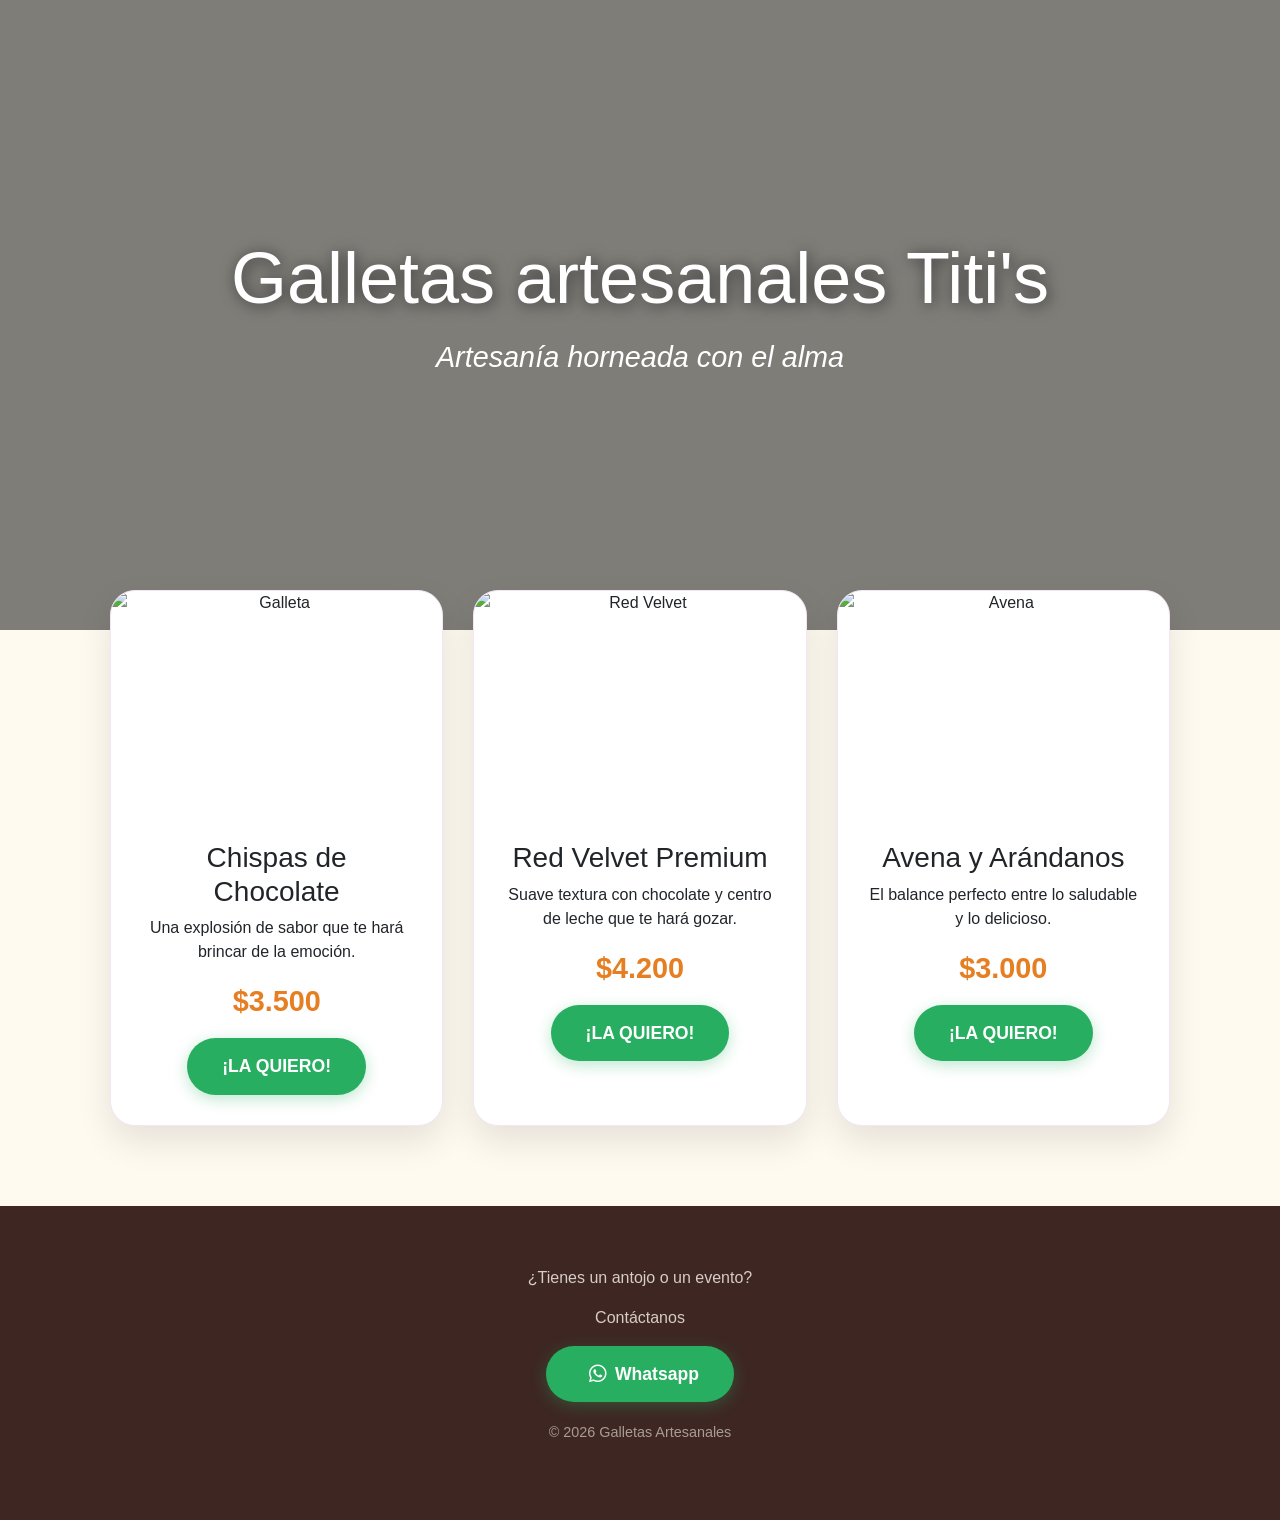
==== index.html @ f6b1b5f8 "fixing some mistakes" ====
<!DOCTYPE html>
<html lang="es">
<head>
    <meta charset="UTF-8">
    <meta name="viewport" content="width=device-width, initial-scale=1.0">
    <title>Titi's Cookies</title>
    <link href="https://cdn.jsdelivr.net/npm/bootstrap@5.3.8/dist/css/bootstrap.min.css" rel="stylesheet" integrity="sha384-sRIl4kxILFvY47J16cr9ZwB07vP4J8+LH7qKQnuqkuIAvNWLzeN8tE5YBujZqJLB" crossorigin="anonymous">
    <link rel="stylesheet" href="https://cdn.jsdelivr.net/npm/bootstrap-icons@1.13.1/font/bootstrap-icons.min.css">
    <style>
        /* --- ESTILOS BASE --- */
        body {
            font-family: 'Segoe UI', Tahoma, Geneva, Verdana, sans-serif;
            margin: 0;
            padding: 0;
            background-color: #fffaf0; /* Crema suave: transmite calidez */
            color: #3e2723; /* Marrón chocolate: confianza y sabor */
            overflow-x: hidden;
        }

        /* --- ANIMACIONES --- */
        @keyframes entradaSuave {
            from {
                opacity: 0;
                transform: translateY(-30px);
            }
            to {
                opacity: 1;
                transform: translateY(0);
            }
        }

        @keyframes fundidoTexto {
            from { opacity: 0; }
            to { opacity: 1; }
        }

        /* --- HEADER LARGO (HERO SECTION) --- */
        .hero {
            height: 70vh; /* Altura del 70% de la ventana */
            background: linear-gradient(rgba(0,0,0,0.5), rgba(0,0,0,0.5)), 
                        url('https://images.unsplash.com/photo-1499636136210-6f4ee915583e?auto=format&fit=crop&w=1200&q=80');
            background-size: cover;
            background-position: center;
            display: flex;
            flex-direction: column;
            justify-content: center;
            align-items: center;
            text-align: center;
            color: white;
            animation: entradaSuave 1.2s ease-out; /* Animación de caída suave */
        }

        .hero h1 {
            font-size: 4.5rem;
            margin: 0;
            text-shadow: 2px 2px 15px rgba(0,0,0,0.6);
            animation: fundidoTexto 2s ease-in;
        }

        .hero p {
            font-size: 1.8rem;
            margin-top: 15px;
            font-style: italic;
            animation: fundidoTexto 3s ease-in;
        }

        /* --- CONTENEDOR Y GRID --- */
        .container {
            max-width: 1100px;
            margin: -60px auto 60px; /* Sube las tarjetas sobre el hero */
            padding: 20px;
            position: relative;
            z-index: 10;
        }

        .grid {
            display: grid;
            grid-template-columns: repeat(auto-fit, minmax(300px, 1fr));
            gap: 30px;
        }

        .card {
            background: white;
            border-radius: 25px;
            overflow: hidden;
            box-shadow: 0 15px 35px rgba(0,0,0,0.1);
            transition: transform 0.4s cubic-bezier(0.175, 0.885, 0.32, 1.275);
            text-align: center;
            border: 1px solid #f3e5f5;
        }

        .card:hover {
            transform: translateY(-15px); /* Efecto de levitación al pasar el mouse */
        }

        .card img {
            width: 100%;
            height: 220px;
            object-fit: cover;
        }

        .card-body {
            padding: 30px;
        }

        .price {
            font-size: 1.8rem;
            font-weight: bold;
            color: #e67e22; /* Naranja: Estimula el apetito */
            margin: 15px 0;
        }

        /* --- BOTÓN PSICOLÓGICO --- */
        .btn {
            background-color: #27ae60; /* Verde: Acción positiva y frescura */
            color: white;
            padding: 15px 35px;
            border: none;
            border-radius: 50px;
            font-size: 1.1rem;
            font-weight: bold;
            cursor: pointer;
            text-decoration: none;
            display: inline-block;
            transition: all 0.3s ease;
            box-shadow: 0 4px 15px rgba(39, 174, 96, 0.3);
        }

        .btn:hover {
            background-color: #219150;
            transform: scale(1.05);
            box-shadow: 0 6px 20px rgba(39, 174, 96, 0.4);
        }

        footer {
            background: #3e2723;
            color: #d7ccc8;
            text-align: center;
            padding: 60px 20px;
        }
    </style>
</head>
<body>

    <header class="hero">
        <h1>Galletas artesanales Titi's</h1>
        <p>Artesanía horneada con el alma</p>
    </header>

    <div class="container">
        <div class="grid">
            <div class="card">
                <img src="https://images.unsplash.com/photo-1558961363-fa8fdf82db35?auto=format&fit=crop&w=500&q=80" alt="Galleta">
                <div class="card-body">
                    <h3>Chispas de Chocolate</h3>
                    <p>Una explosión de sabor que te hará brincar de la emoción.</p>
                    <div class="price">$3.500</div>
                                        <a href="https://wa.me/3134114485?text=Hola!%20Me%20gustaría%20preguntar%20por%20las%20galletas%20de%20chispas%20de%20chocolate" target="_blank">
                    <button class="btn">¡LA QUIERO!</button>
                    </a>
                </div>
            </div>

            <div class="card">
                <img src="https://images.unsplash.com/photo-1558961363-fa8fdf82db35?auto=format&fit=crop&w=500&q=80" alt="Red Velvet">
                <div class="card-body">
                    <h3>Red Velvet Premium</h3>
                    <p>Suave textura con chocolate y centro de leche que te hará gozar.</p>
                    <div class="price">$4.200</div>
                                        <a href="https://wa.me/3134114485?text=Hola!%20Me%20gustaría%20preguntar%20por%20las%20galletas%20de%20Red%20velvet%20premium" target="_blank">
                    <button class="btn">¡LA QUIERO!</button>
                    </a>
                </div>
            </div>

            <div class="card">
                <img src="https://images.unsplash.com/photo-1558961363-fa8fdf82db35?auto=format&fit=crop&w=500&q=80" alt="Avena">
                <div class="card-body">
                    <h3>Avena y Arándanos</h3>
                    <p>El balance perfecto entre lo saludable y lo delicioso.</p>
                    <div class="price">$3.000</div>
                    <a href="https://wa.me/3134114485?text=Hola!%20Me%20gustaría%20preguntar%20por%20las%20galletas%20de%20avena%20y%20arandanos" target="_blank">
                    <button class="btn">¡LA QUIERO!</button></a>
                </div>
            </div>
        </div>
    </div>

    <footer>
        <p>¿Tienes un antojo o un evento?</p>
        <p>Contáctanos</p>
        <a href="https://wa.me/3134114485?text=Hola!%20Me%20gustaría%20pedir%20un%20presupuesto">
        <button type="button" class="btn btn-success"><i class="bi bi-whatsapp mx-2"></i>Whatsapp</button>
        </a>
        <p style="font-size: 0.9rem; opacity: 0.7; margin-top: 20px;">&copy; 2026 Galletas Artesanales</p>
    </footer>
<script src="https://cdn.jsdelivr.net/npm/bootstrap@5.3.8/dist/js/bootstrap.bundle.min.js" integrity="sha384-FKyoEForCGlyvwx9Hj09JcYn3nv7wiPVlz7YYwJrWVcXK/BmnVDxM+D2scQbITxI" crossorigin="anonymous"></script>
</body>
</html>
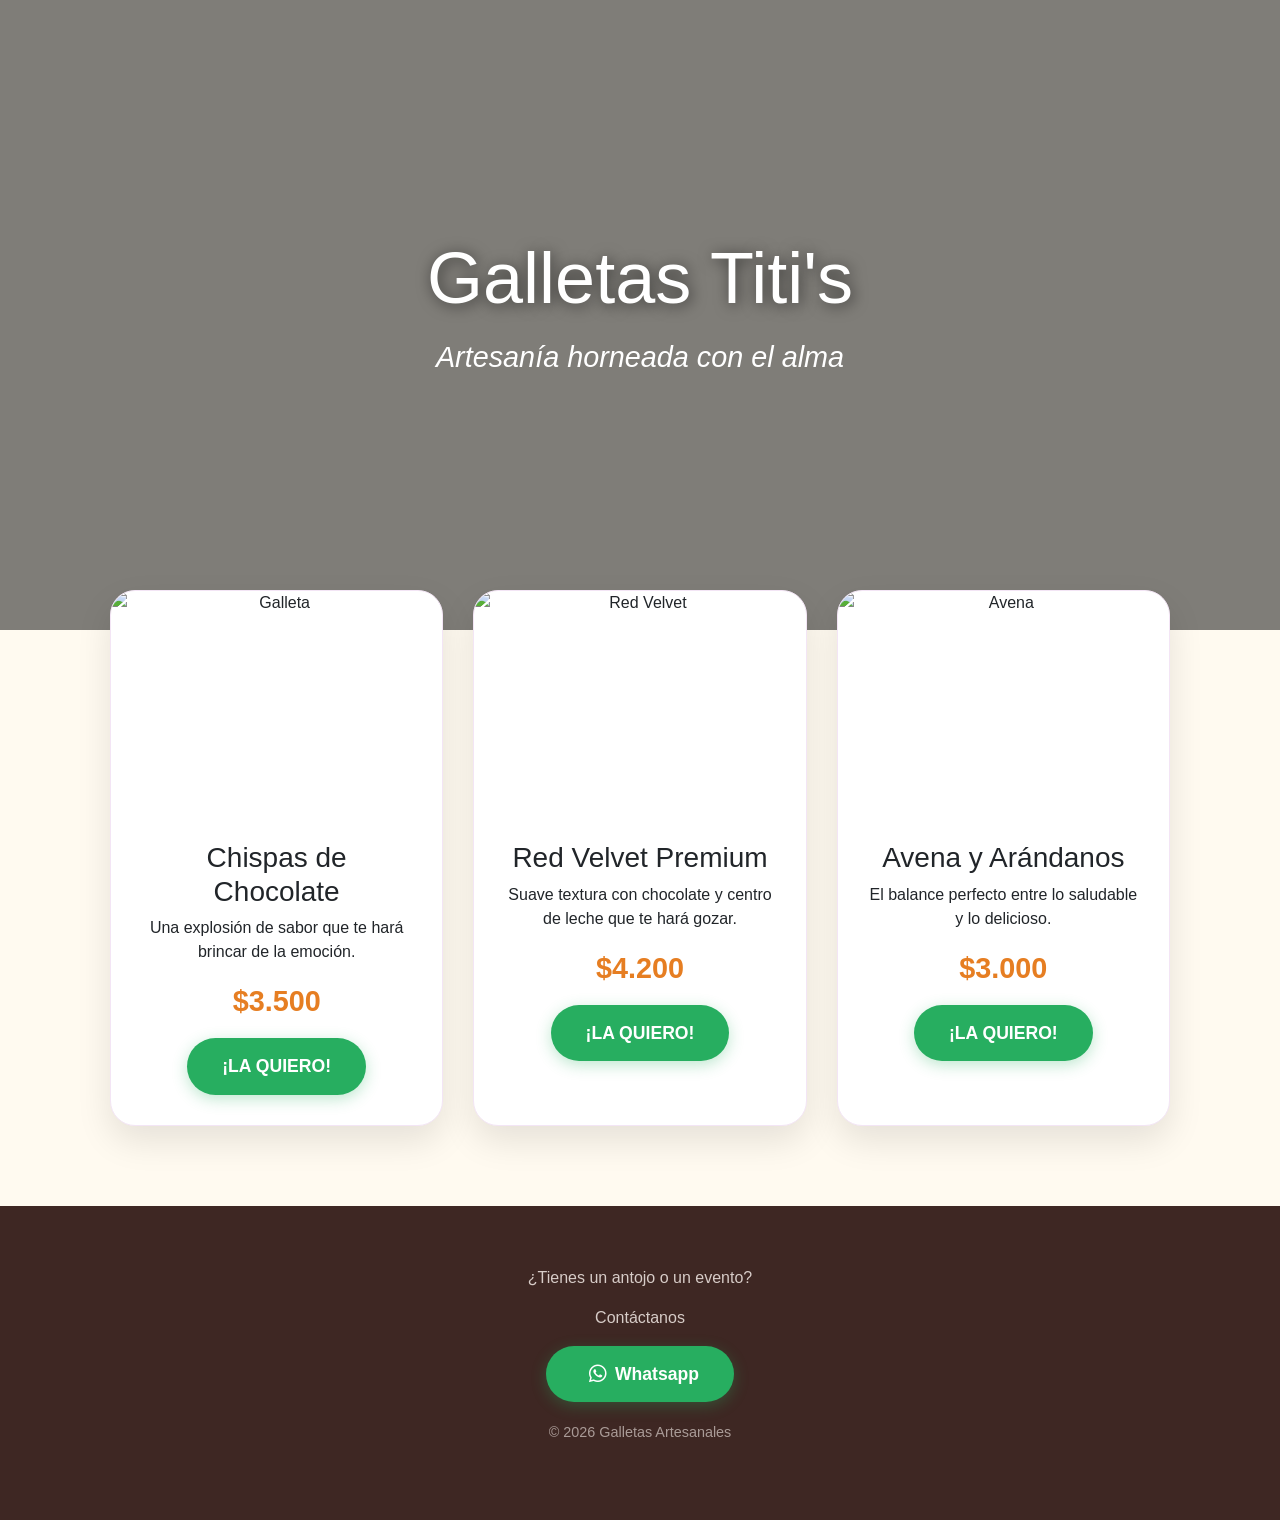
==== commit 68fbaa3f: "fixing some mistakes" ====
--- a/index.html
+++ b/index.html
@@ -143,7 +143,7 @@
 <body>
 
     <header class="hero">
-        <h1>Galletas artesanales Titi's</h1>
+        <h1>Galletas Titi's</h1>
         <p>Artesanía horneada con el alma</p>
     </header>
 
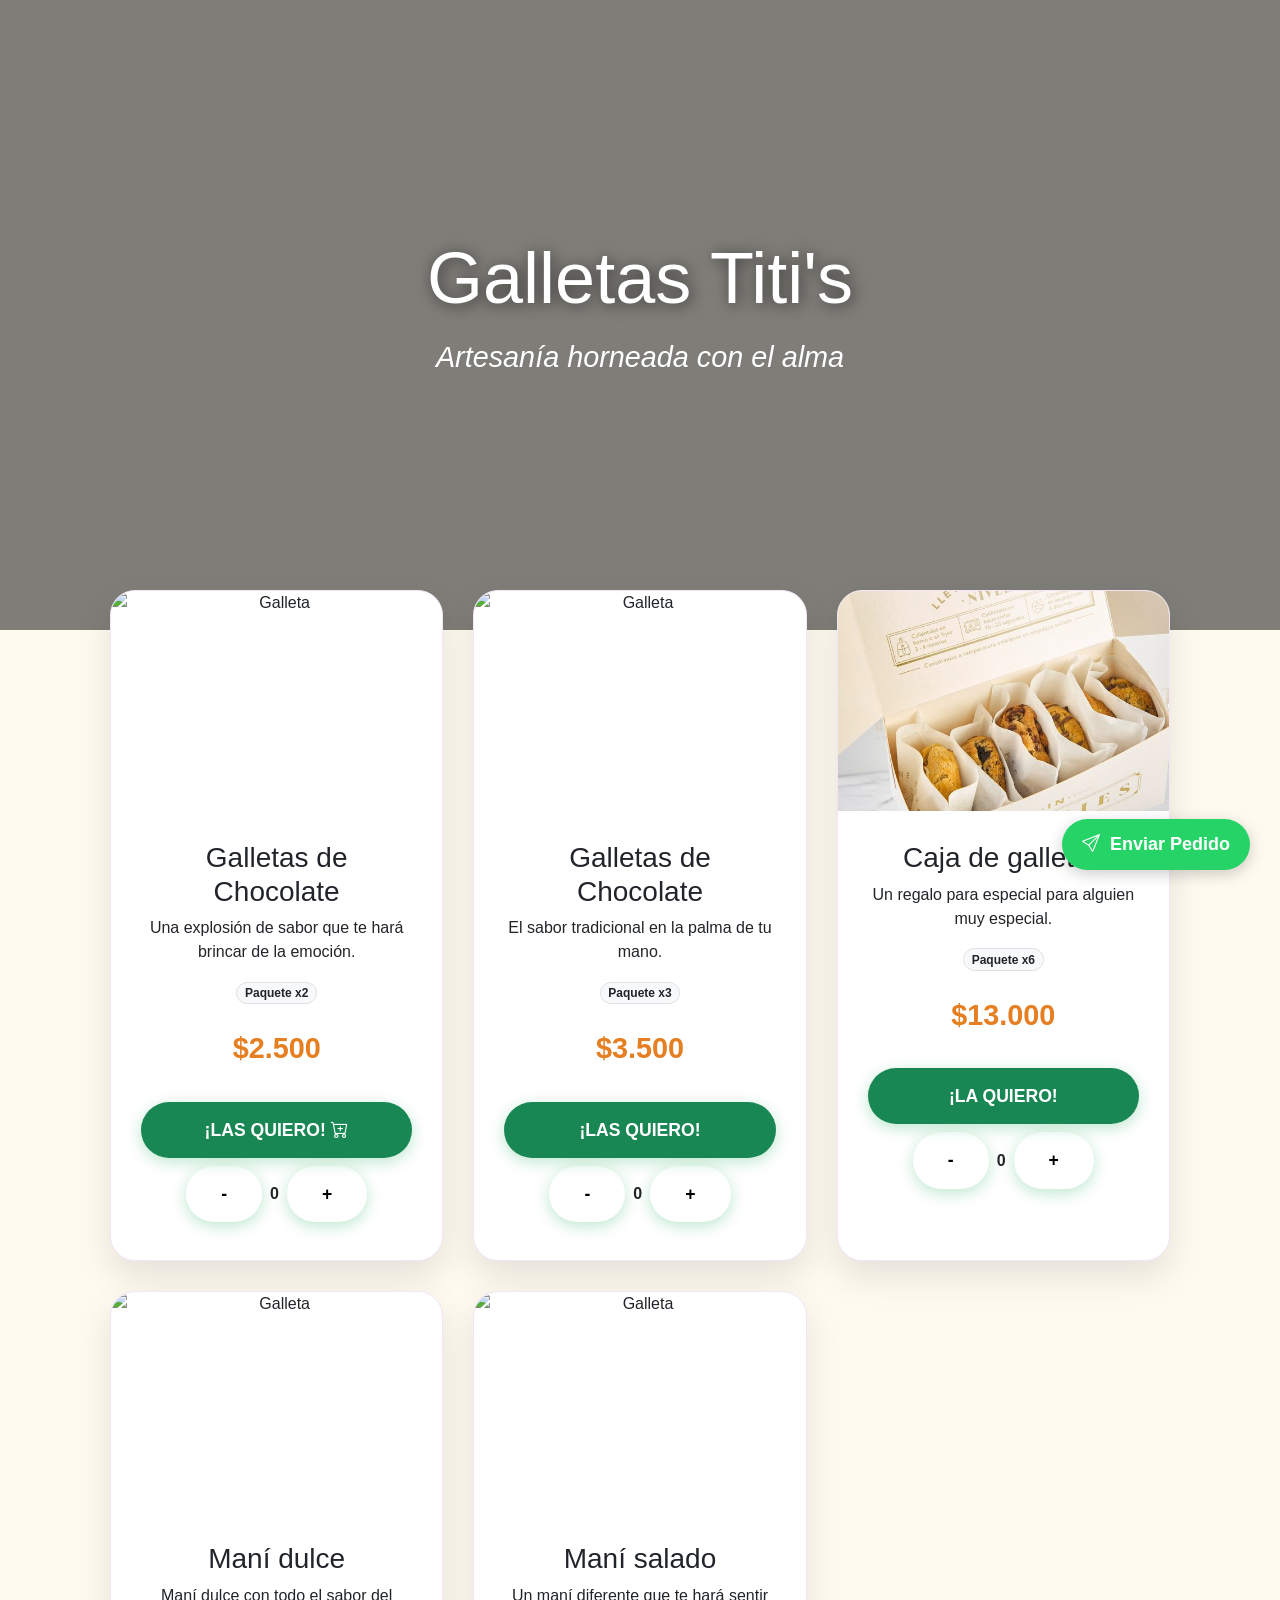
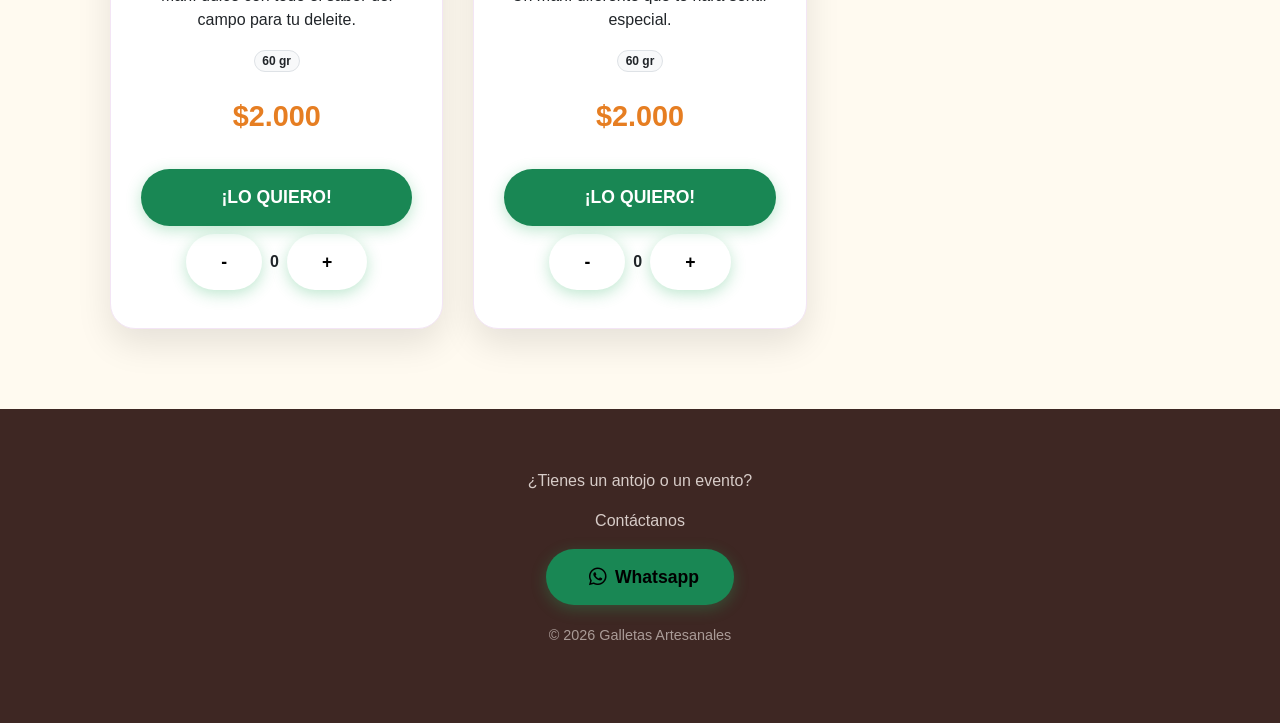
==== commit ea9b107a: "adding cart" ====
--- a/index.html
+++ b/index.html
@@ -1,199 +1,315 @@
-<!DOCTYPE html>
+<!doctype html>
 <html lang="es">
-<head>
-    <meta charset="UTF-8">
-    <meta name="viewport" content="width=device-width, initial-scale=1.0">
-    <title>Titi's Cookies</title>
-    <link href="https://cdn.jsdelivr.net/npm/bootstrap@5.3.8/dist/css/bootstrap.min.css" rel="stylesheet" integrity="sha384-sRIl4kxILFvY47J16cr9ZwB07vP4J8+LH7qKQnuqkuIAvNWLzeN8tE5YBujZqJLB" crossorigin="anonymous">
-    <link rel="stylesheet" href="https://cdn.jsdelivr.net/npm/bootstrap-icons@1.13.1/font/bootstrap-icons.min.css">
-    <style>
-        /* --- ESTILOS BASE --- */
-        body {
-            font-family: 'Segoe UI', Tahoma, Geneva, Verdana, sans-serif;
-            margin: 0;
-            padding: 0;
-            background-color: #fffaf0; /* Crema suave: transmite calidez */
-            color: #3e2723; /* Marrón chocolate: confianza y sabor */
-            overflow-x: hidden;
-        }
-
-        /* --- ANIMACIONES --- */
-        @keyframes entradaSuave {
-            from {
-                opacity: 0;
-                transform: translateY(-30px);
-            }
-            to {
-                opacity: 1;
-                transform: translateY(0);
-            }
-        }
-
-        @keyframes fundidoTexto {
-            from { opacity: 0; }
-            to { opacity: 1; }
-        }
-
-        /* --- HEADER LARGO (HERO SECTION) --- */
-        .hero {
-            height: 70vh; /* Altura del 70% de la ventana */
-            background: linear-gradient(rgba(0,0,0,0.5), rgba(0,0,0,0.5)), 
-                        url('https://images.unsplash.com/photo-1499636136210-6f4ee915583e?auto=format&fit=crop&w=1200&q=80');
-            background-size: cover;
-            background-position: center;
-            display: flex;
-            flex-direction: column;
-            justify-content: center;
-            align-items: center;
-            text-align: center;
-            color: white;
-            animation: entradaSuave 1.2s ease-out; /* Animación de caída suave */
-        }
-
-        .hero h1 {
-            font-size: 4.5rem;
-            margin: 0;
-            text-shadow: 2px 2px 15px rgba(0,0,0,0.6);
-            animation: fundidoTexto 2s ease-in;
-        }
-
-        .hero p {
-            font-size: 1.8rem;
-            margin-top: 15px;
-            font-style: italic;
-            animation: fundidoTexto 3s ease-in;
-        }
-
-        /* --- CONTENEDOR Y GRID --- */
-        .container {
-            max-width: 1100px;
-            margin: -60px auto 60px; /* Sube las tarjetas sobre el hero */
-            padding: 20px;
-            position: relative;
-            z-index: 10;
-        }
-
-        .grid {
-            display: grid;
-            grid-template-columns: repeat(auto-fit, minmax(300px, 1fr));
-            gap: 30px;
-        }
-
-        .card {
-            background: white;
-            border-radius: 25px;
-            overflow: hidden;
-            box-shadow: 0 15px 35px rgba(0,0,0,0.1);
-            transition: transform 0.4s cubic-bezier(0.175, 0.885, 0.32, 1.275);
-            text-align: center;
-            border: 1px solid #f3e5f5;
-        }
-
-        .card:hover {
-            transform: translateY(-15px); /* Efecto de levitación al pasar el mouse */
-        }
-
-        .card img {
-            width: 100%;
-            height: 220px;
-            object-fit: cover;
-        }
-
-        .card-body {
-            padding: 30px;
-        }
-
-        .price {
-            font-size: 1.8rem;
-            font-weight: bold;
-            color: #e67e22; /* Naranja: Estimula el apetito */
-            margin: 15px 0;
-        }
-
-        /* --- BOTÓN PSICOLÓGICO --- */
-        .btn {
-            background-color: #27ae60; /* Verde: Acción positiva y frescura */
-            color: white;
-            padding: 15px 35px;
-            border: none;
-            border-radius: 50px;
-            font-size: 1.1rem;
-            font-weight: bold;
-            cursor: pointer;
-            text-decoration: none;
-            display: inline-block;
-            transition: all 0.3s ease;
-            box-shadow: 0 4px 15px rgba(39, 174, 96, 0.3);
-        }
-
-        .btn:hover {
-            background-color: #219150;
-            transform: scale(1.05);
-            box-shadow: 0 6px 20px rgba(39, 174, 96, 0.4);
-        }
-
-        footer {
-            background: #3e2723;
-            color: #d7ccc8;
-            text-align: center;
-            padding: 60px 20px;
-        }
-    </style>
-</head>
-<body>
-
-    <header class="hero">
-        <h1>Galletas Titi's</h1>
-        <p>Artesanía horneada con el alma</p>
-    </header>
-
-    <div class="container">
-        <div class="grid">
-            <div class="card">
-                <img src="https://images.unsplash.com/photo-1558961363-fa8fdf82db35?auto=format&fit=crop&w=500&q=80" alt="Galleta">
-                <div class="card-body">
-                    <h3>Chispas de Chocolate</h3>
-                    <p>Una explosión de sabor que te hará brincar de la emoción.</p>
-                    <div class="price">$3.500</div>
-                                        <a href="https://wa.me/3134114485?text=Hola!%20Me%20gustaría%20preguntar%20por%20las%20galletas%20de%20chispas%20de%20chocolate" target="_blank">
-                    <button class="btn">¡LA QUIERO!</button>
-                    </a>
-                </div>
-            </div>
-
-            <div class="card">
-                <img src="https://images.unsplash.com/photo-1558961363-fa8fdf82db35?auto=format&fit=crop&w=500&q=80" alt="Red Velvet">
-                <div class="card-body">
-                    <h3>Red Velvet Premium</h3>
-                    <p>Suave textura con chocolate y centro de leche que te hará gozar.</p>
-                    <div class="price">$4.200</div>
-                                        <a href="https://wa.me/3134114485?text=Hola!%20Me%20gustaría%20preguntar%20por%20las%20galletas%20de%20Red%20velvet%20premium" target="_blank">
-                    <button class="btn">¡LA QUIERO!</button>
-                    </a>
-                </div>
-            </div>
-
-            <div class="card">
-                <img src="https://images.unsplash.com/photo-1558961363-fa8fdf82db35?auto=format&fit=crop&w=500&q=80" alt="Avena">
-                <div class="card-body">
-                    <h3>Avena y Arándanos</h3>
-                    <p>El balance perfecto entre lo saludable y lo delicioso.</p>
-                    <div class="price">$3.000</div>
-                    <a href="https://wa.me/3134114485?text=Hola!%20Me%20gustaría%20preguntar%20por%20las%20galletas%20de%20avena%20y%20arandanos" target="_blank">
-                    <button class="btn">¡LA QUIERO!</button></a>
+    <head>
+        <meta charset="UTF-8" />
+        <meta name="viewport" content="width=device-width, initial-scale=1.0" />
+        <title>Titi's Cookies</title>
+        <link
+            href="https://cdn.jsdelivr.net/npm/bootstrap@5.3.8/dist/css/bootstrap.min.css"
+            rel="stylesheet"
+            integrity="sha384-sRIl4kxILFvY47J16cr9ZwB07vP4J8+LH7qKQnuqkuIAvNWLzeN8tE5YBujZqJLB"
+            crossorigin="anonymous"
+        />
+        <link
+            rel="stylesheet"
+            href="https://cdn.jsdelivr.net/npm/bootstrap-icons@1.13.1/font/bootstrap-icons.min.css"
+        />
+        <link rel="stylesheet" href="styles.css" title="" type="" />
+    </head>
+    <body>
+        <header class="hero">
+            <h1>Galletas Titi's</h1>
+            <p>Artesanía horneada con el alma</p>
+        </header>
+
+        <div class="container">
+            <div class="grid">
+                <div class="card">
+                    <img
+                        src="https://images.unsplash.com/photo-1558961363-fa8fdf82db35?auto=format&fit=crop&w=500&q=80"
+                        alt="Galleta"
+                    />
+                    <div class="card-body">
+                        <h3>Galletas de Chocolate</h3>
+                        <p>
+                            Una explosión de sabor que te hará brincar de la
+                            emoción.
+                        </p>
+                        <span
+                            class="badge rounded-pill bg-light text-dark border mb-2"
+                            >Paquete x2</span
+                        >
+                        <div class="price">$2.500</div>
+
+                        <button
+                            class="btn btn-success w-100 mt-3 text-white"
+                            onclick="
+                                agregarAlCarrito(
+                                    1,
+                                    'Galletas de Chocolate',
+                                    2500
+                                )
+                            "
+                        >
+                            ¡LAS QUIERO! <i class="bi bi-cart-plus"></i>
+                        </button>
+                        <div
+                            class="qty-controls d-flex align-items-center justify-content-center p-2 gap-2"
+                        >
+                            <button
+                                class="btn btn-outline-secondary btn-sm"
+                                onclick="quitarDelCarrito(1)"
+                            >
+                                -
+                            </button>
+
+                            <span id="qty-1" class="fw-bold">0</span>
+
+                            <button
+                                class="btn btn-outline-success btn-sm"
+                                onclick="agregarAlCarrito(
+                                    1,
+                                    'Galletas de Chocolate',
+                                    2500
+                                )"
+                            >
+                                +
+                            </button>
+                        </div>
+                    </div>
+                </div>
+
+                <div class="card">
+                    <img
+                        src="https://images.unsplash.com/photo-1558961363-fa8fdf82db35?auto=format&fit=crop&w=500&q=80"
+                        alt="Galleta"
+                    />
+                    <div class="card-body">
+                        <h3>Galletas de Chocolate</h3>
+                        <p>El sabor tradicional en la palma de tu mano.</p>
+                        <span
+                            class="badge rounded-pill bg-light text-dark border mb-2"
+                            >Paquete x3</span
+                        >
+                        <div class="price">$3.500</div>
+
+                        <button
+                            class="btn btn-success w-100 mt-3 text-white"
+                            onclick="
+                                agregarAlCarrito(
+                                    2,
+                                    'Galletas de Chocolate',
+                                    3500
+                                )
+                            "
+                        >
+                            ¡LAS QUIERO!
+                        </button>
+                        <div
+                            class="qty-controls d-flex align-items-center justify-content-center p-2 gap-2"
+                        >
+                            <button
+                                class="btn btn-outline-secondary btn-sm"
+                                onclick="quitarDelCarrito(2)"
+                            >
+                                -
+                            </button>
+
+                            <span id="qty-2" class="fw-bold">0</span>
+
+                            <button
+                                class="btn btn-outline-success btn-sm"
+                                onclick="agregarAlCarrito(
+                                    2,
+                                    'Galletas de Chocolate',
+                                    3500
+                                )"
+                            >
+                                +
+                            </button>
+                        </div>
+                    </div>
+                </div>
+                <div class="card">
+                    <img
+                        src="img/caja-galletas.jpg"
+                        alt="Galleta"
+                    />
+                    <div class="card-body">
+                        <h3>Caja de galletas</h3>
+                        <p>
+                            Un regalo para especial para alguien muy especial.
+                        </p>
+                        <span
+                            class="badge rounded-pill bg-light text-dark border mb-2"
+                            >Paquete x6</span
+                        >
+                        <div class="price">$13.000</div>
+
+                        <button
+                            class="btn btn-success w-100 mt-3 text-white"
+                            onclick="
+                                agregarAlCarrito(
+                                    3,
+                                    'Caja de galletas x6',
+                                    13000
+                                )
+                            "
+                        >
+                            ¡LA QUIERO!
+                        </button>
+                        <div
+                            class="qty-controls d-flex align-items-center justify-content-center p-2 gap-2"
+                        >
+                            <button
+                                class="btn btn-outline-secondary btn-sm"
+                                onclick="quitarDelCarrito(3)"
+                            >
+                                -
+                            </button>
+
+                            <span id="qty-3" class="fw-bold">0</span>
+
+                            <button
+                                class="btn btn-outline-success btn-sm"
+                                onclick="agregarAlCarrito(
+                                    3,
+                                    'Caja de galletas x6',
+                                    13000
+                                )"
+                            >
+                                +
+                            </button>
+                        </div>
+                    </div>
+                </div>
+                <!-- MANI-->
+                <div class="card">
+                    <img
+                        src="https://images.unsplash.com/photo-1558961363-fa8fdf82db35?auto=format&fit=crop&w=500&q=80"
+                        alt="Galleta"
+                    />
+                    <div class="card-body">
+                        <h3>Maní dulce</h3>
+                        <p>
+                            Maní dulce con todo el sabor del campo para tu
+                            deleite.
+                        </p>
+                        <span
+                            class="badge rounded-pill bg-light text-dark border mb-2"
+                            >60 gr</span
+                        >
+                        <div class="price">$2.000</div>
+
+                        <button
+                            class="btn btn-success w-100 mt-3 text-white"
+                            onclick="agregarAlCarrito(4, 'mani dulce 60gr', 2000)"
+                        >
+                            ¡LO QUIERO!
+                        </button>
+                        <div
+                            class="qty-controls d-flex align-items-center justify-content-center p-2 gap-2"
+                        >
+                            <button
+                                class="btn btn-outline-secondary btn-sm"
+                                onclick="quitarDelCarrito(4)"
+                            >
+                                -
+                            </button>
+
+                            <span id="qty-4" class="fw-bold">0</span>
+
+                            <button
+                                class="btn btn-outline-success btn-sm"
+                                onclick="agregarAlCarrito(4, 'mani dulce 60gr', 2000)"
+                            >
+                                +
+                            </button>
+                        </div>
+                    </div>
+                </div>
+                 <div class="card">
+                    <img
+                        src="https://images.unsplash.com/photo-1558961363-fa8fdf82db35?auto=format&fit=crop&w=500&q=80"
+                        alt="Galleta"
+                    />
+                    <div class="card-body">
+                        <h3>Maní salado</h3>
+                        <p>
+                            Un maní diferente que te hará sentir especial.
+                        </p>
+                                                <span class="badge rounded-pill bg-light text-dark border mb-2">60 gr</span>
+                        <div class="price">$2.000</div>
+
+                        <button
+                            class="btn btn-success w-100 mt-3 text-white"
+                            onclick="
+                                agregarAlCarrito(
+                                    5,
+                                    'mani salado 60gr',
+                                    2000
+                                )
+                            "
+                        >
+                            ¡LO QUIERO!
+                        </button>
+                        <div
+                            class="qty-controls d-flex align-items-center justify-content-center p-2 gap-2"
+                        >
+                            <button
+                                class="btn btn-outline-secondary btn-sm"
+                                onclick="quitarDelCarrito(5)"
+                            >
+                                -
+                            </button>
+
+                            <span id="qty-5" class="fw-bold">0</span>
+
+                            <button
+                                class="btn btn-outline-success btn-sm"
+                                onclick="
+                                    agregarAlCarrito(
+                                    5,
+                                    'mani salado 60gr',
+                                    2000
+                                )
+                                "
+                            >
+                                +
+                            </button>
+                        </div>
+                    </div>
                 </div>
             </div>
         </div>
-    </div>
-
-    <footer>
-        <p>¿Tienes un antojo o un evento?</p>
-        <p>Contáctanos</p>
-        <a href="https://wa.me/3134114485?text=Hola!%20Me%20gustaría%20pedir%20un%20presupuesto">
-        <button type="button" class="btn btn-success"><i class="bi bi-whatsapp mx-2"></i>Whatsapp</button>
-        </a>
-        <p style="font-size: 0.9rem; opacity: 0.7; margin-top: 20px;">&copy; 2026 Galletas Artesanales</p>
-    </footer>
-<script src="https://cdn.jsdelivr.net/npm/bootstrap@5.3.8/dist/js/bootstrap.bundle.min.js" integrity="sha384-FKyoEForCGlyvwx9Hj09JcYn3nv7wiPVlz7YYwJrWVcXK/BmnVDxM+D2scQbITxI" crossorigin="anonymous"></script>
-</body>
+
+        <footer>
+            <p>¿Tienes un antojo o un evento?</p>
+            <p>Contáctanos</p>
+            <a
+                href="https://wa.me/3134114485?text=Hola!%20Me%20gustaría%20pedir%20un%20presupuesto"
+            >
+                <button type="button" class="btn btn-success">
+                    <i class="bi bi-whatsapp mx-2"></i>Whatsapp
+                </button>
+            </a>
+            <p style="font-size: 0.9rem; opacity: 0.7; margin-top: 20px">
+                &copy; 2026 Galletas Artesanales
+            </p>
+        </footer>
+        <script
+            src="https://cdn.jsdelivr.net/npm/bootstrap@5.3.8/dist/js/bootstrap.bundle.min.js"
+            integrity="sha384-FKyoEForCGlyvwx9Hj09JcYn3nv7wiPVlz7YYwJrWVcXK/BmnVDxM+D2scQbITxI"
+            crossorigin="anonymous"
+        ></script>
+        <script src="script.js" type="text/javascript" charset="utf-8"></script>
+        <div class="btn-flotante-container" onclick="enviarAlWhatsApp()">
+
+    <button class="btn-whatsapp-float">
+        <i class="bi bi-send"></i>
+        <span class="texto-boton">Enviar Pedido</span>
+    </button>
+</div>
+
+    </body>
 </html>
--- a/styles.css
+++ b/styles.css
@@ -0,0 +1,202 @@
+        /* --- ESTILOS BASE --- */
+        body {
+            font-family: 'Segoe UI', Tahoma, Geneva, Verdana, sans-serif;
+            margin: 0;
+            padding: 0;
+            background-color: #fffaf0; /* Crema suave: transmite calidez */
+            color: #3e2723; /* Marrón chocolate: confianza y sabor */
+            overflow-x: hidden;
+        }
+
+        /* --- ANIMACIONES --- */
+        @keyframes entradaSuave {
+            from {
+                opacity: 0;
+                transform: translateY(-30px);
+            }
+            to {
+                opacity: 1;
+                transform: translateY(0);
+            }
+        }
+
+        @keyframes fundidoTexto {
+            from { opacity: 0; }
+            to { opacity: 1; }
+        }
+
+        /* --- HEADER LARGO (HERO SECTION) --- */
+        .hero {
+            height: 70vh; /* Altura del 70% de la ventana */
+            background: linear-gradient(rgba(0,0,0,0.5), rgba(0,0,0,0.5)), 
+                        url('https://images.unsplash.com/photo-1499636136210-6f4ee915583e?auto=format&fit=crop&w=1200&q=80');
+            background-size: cover;
+            background-position: center;
+            display: flex;
+            flex-direction: column;
+            justify-content: center;
+            align-items: center;
+            text-align: center;
+            color: white;
+            animation: entradaSuave 1.2s ease-out; /* Animación de caída suave */
+        }
+
+        .hero h1 {
+            font-size: 4.5rem;
+            margin: 0;
+            text-shadow: 2px 2px 15px rgba(0,0,0,0.6);
+            animation: fundidoTexto 2s ease-in;
+        }
+
+        .hero p {
+            font-size: 1.8rem;
+            margin-top: 15px;
+            font-style: italic;
+            animation: fundidoTexto 3s ease-in;
+        }
+
+        /* --- CONTENEDOR Y GRID --- */
+        .container {
+            max-width: 1100px;
+            margin: -60px auto 60px; /* Sube las tarjetas sobre el hero */
+            padding: 20px;
+            position: relative;
+            z-index: 10;
+        }
+
+        .grid {
+            display: grid;
+            grid-template-columns: repeat(auto-fit, minmax(300px, 1fr));
+            gap: 30px;
+        }
+
+        .card {
+            background: white;
+            border-radius: 25px;
+            overflow: hidden;
+            box-shadow: 0 15px 35px rgba(0,0,0,0.1);
+            transition: transform 0.4s cubic-bezier(0.175, 0.885, 0.32, 1.275);
+            text-align: center;
+            border: 1px solid #f3e5f5;
+        }
+
+        .card:hover {
+            transform: translateY(-15px); /* Efecto de levitación al pasar el mouse */
+        }
+
+        .card img {
+            width: 100%;
+            height: 220px;
+            object-fit: cover;
+        }
+
+        .card-body {
+            padding: 30px;
+        }
+
+        .price {
+            font-size: 1.8rem;
+            font-weight: bold;
+            color: #e67e22; /* Naranja: Estimula el apetito */
+            margin: 15px 0;
+        }
+
+        /* --- BOTÓN PSICOLÓGICO --- */
+        .btn {
+             /* Verde: Acción positiva y frescura */
+            color: black;
+            padding: 15px 35px;
+            border: none;
+            border-radius: 50px;
+            font-size: 1.1rem;
+            font-weight: bold;
+            cursor: pointer;
+            text-decoration: none;
+            display: inline-block;
+            transition: all 0.3s ease;
+            box-shadow: 0 4px 15px rgba(39, 174, 96, 0.3);
+        }
+
+        .btn:hover {
+            
+            transform: scale(1.05);
+            
+        }
+        /* Contenedor del botón */
+.btn-flotante-container {
+    position: fixed;
+    bottom: 30px;
+    right: 30px;
+    z-index: 1000;
+    display: flex;
+    flex-direction: column;
+    align-items: center;
+    cursor: pointer;
+}
+
+/* El botón circular/alargado */
+.btn-whatsapp-float {
+    background-color: #25d366;
+    color: white;
+    border: none;
+    border-radius: 50px;
+    padding: 12px 20px;
+    font-size: 18px;
+    font-weight: bold;
+    box-shadow: 0 4px 15px rgba(0,0,0,0.2);
+    display: flex;
+    align-items: center;
+    gap: 10px;
+    transition: all 0.3s ease;
+    animation: bounce 2s infinite;
+}
+
+.btn-whatsapp-float:hover {
+    transform: scale(1.05);
+    background-color: #20b358;
+}
+
+/* Badge del contador (el numerito rojo) */
+.badge-flotante {
+    background-color: #ff3b30;
+    color: white;
+    font-size: 12px;
+    font-weight: bold;
+    width: 22px;
+    height: 22px;
+    border-radius: 50%;
+    display: flex;
+    align-items: center;
+    justify-content: center;
+    position: absolute;
+    top: -10px;
+    right: 5px;
+    border: 2px solid white;
+}
+
+/* Animación sutil */
+@keyframes bounce {
+    0%, 20%, 50%, 80%, 100% {transform: translateY(0);}
+    40% {transform: translateY(-5px);}
+    60% {transform: translateY(-3px);}
+}
+
+/* En celulares pequeños, ocultar el texto y dejar solo el icono si prefieres */
+@media (max-width: 480px) {
+    .texto-boton {
+        display: none;
+    }
+    .btn-whatsapp-float {
+        padding: 15px;
+        border-radius: 50%;
+    }
+}
+
+
+        footer {
+            background: #3e2723;
+            color: #d7ccc8;
+            text-align: center;
+            padding: 60px 20px;
+        }
+        
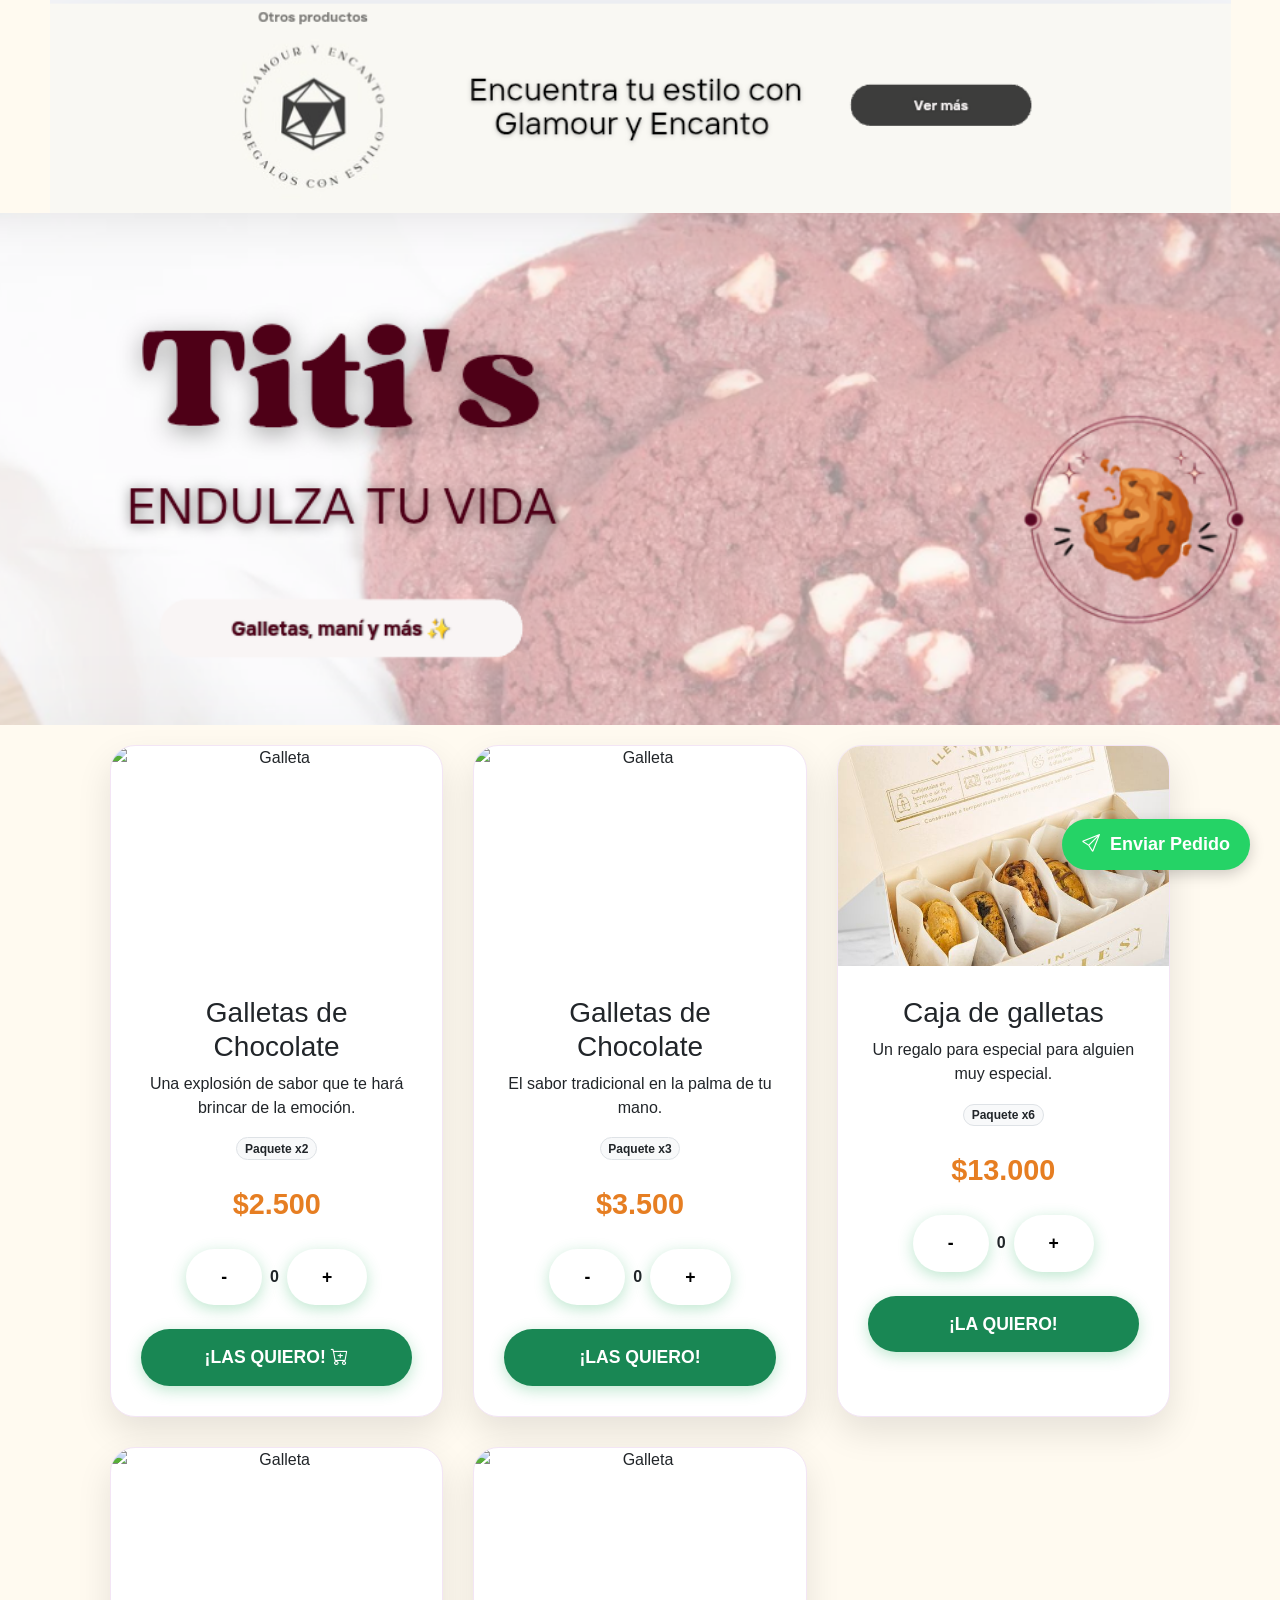
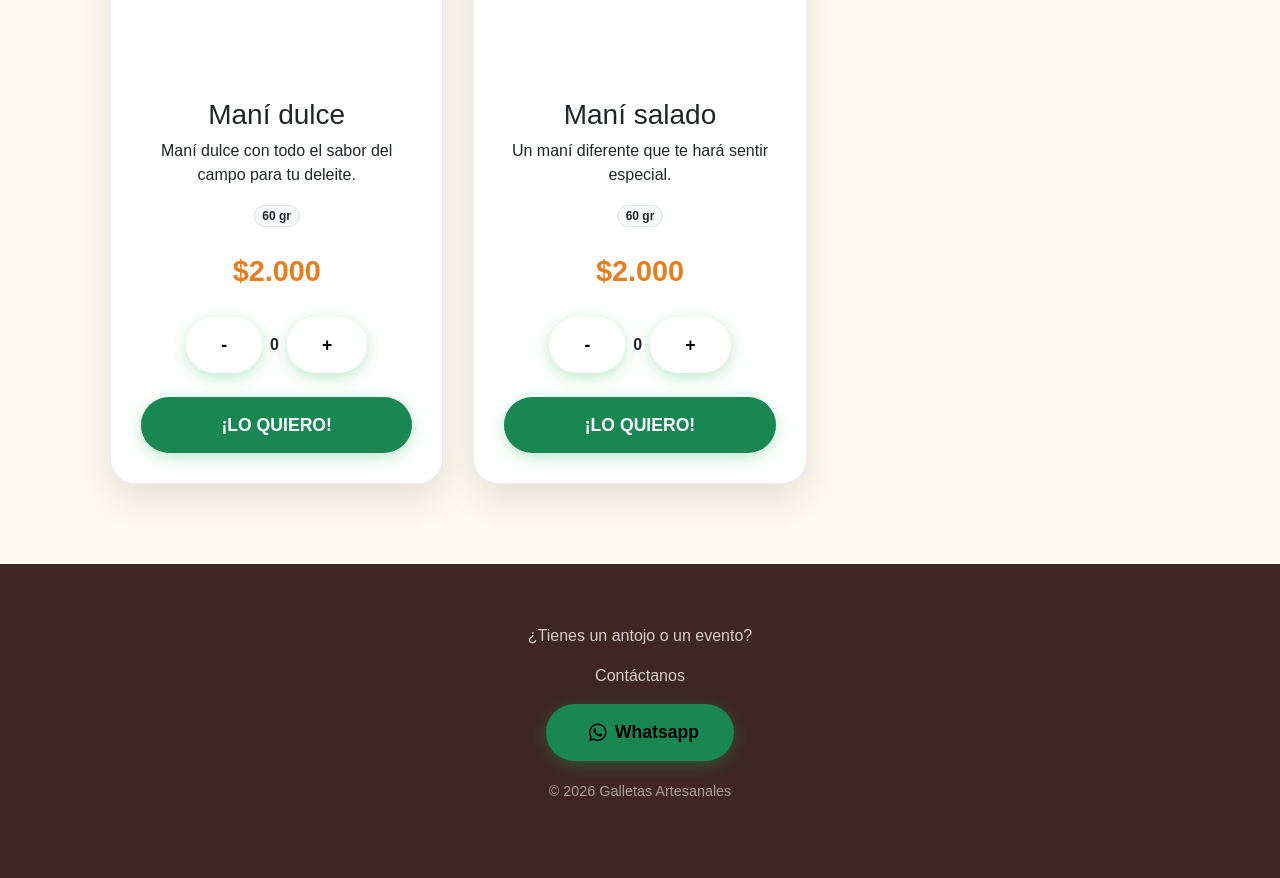
==== commit 47491d2b: "cambio portada" ====
--- a/index.html
+++ b/index.html
@@ -17,9 +17,12 @@
         <link rel="stylesheet" href="styles.css" title="" type="" />
     </head>
     <body>
+      <div class="main-hero">
+
+      </div>
         <header class="hero">
-            <h1>Galletas Titi's</h1>
-            <p>Artesanía horneada con el alma</p>
+
+            
         </header>
 
         <div class="container">
@@ -40,20 +43,7 @@
                             >Paquete x2</span
                         >
                         <div class="price">$2.500</div>
-
-                        <button
-                            class="btn btn-success w-100 mt-3 text-white"
-                            onclick="
-                                agregarAlCarrito(
-                                    1,
-                                    'Galletas de Chocolate',
-                                    2500
-                                )
-                            "
-                        >
-                            ¡LAS QUIERO! <i class="bi bi-cart-plus"></i>
-                        </button>
-                        <div
+ <div
                             class="qty-controls d-flex align-items-center justify-content-center p-2 gap-2"
                         >
                             <button
@@ -76,6 +66,13 @@
                                 +
                             </button>
                         </div>
+                        <button
+                            class="btn btn-success w-100 mt-3 text-white"
+
+                        >
+                            ¡LAS QUIERO! <i class="bi bi-cart-plus"></i>
+                        </button>
+                       
                     </div>
                 </div>
 
@@ -92,20 +89,7 @@
                             >Paquete x3</span
                         >
                         <div class="price">$3.500</div>
-
-                        <button
-                            class="btn btn-success w-100 mt-3 text-white"
-                            onclick="
-                                agregarAlCarrito(
-                                    2,
-                                    'Galletas de Chocolate',
-                                    3500
-                                )
-                            "
-                        >
-                            ¡LAS QUIERO!
-                        </button>
-                        <div
+<div
                             class="qty-controls d-flex align-items-center justify-content-center p-2 gap-2"
                         >
                             <button
@@ -128,6 +112,13 @@
                                 +
                             </button>
                         </div>
+                        <button
+                            class="btn btn-success w-100 mt-3 text-white"
+
+                        >
+                            ¡LAS QUIERO!
+                        </button>
+                        
                     </div>
                 </div>
                 <div class="card">
@@ -145,20 +136,7 @@
                             >Paquete x6</span
                         >
                         <div class="price">$13.000</div>
-
-                        <button
-                            class="btn btn-success w-100 mt-3 text-white"
-                            onclick="
-                                agregarAlCarrito(
-                                    3,
-                                    'Caja de galletas x6',
-                                    13000
-                                )
-                            "
-                        >
-                            ¡LA QUIERO!
-                        </button>
-                        <div
+ <div
                             class="qty-controls d-flex align-items-center justify-content-center p-2 gap-2"
                         >
                             <button
@@ -181,6 +159,13 @@
                                 +
                             </button>
                         </div>
+                        <button
+                            class="btn btn-success w-100 mt-3 text-white"
+
+                        >
+                            ¡LA QUIERO!
+                        </button>
+                       
                     </div>
                 </div>
                 <!-- MANI-->
@@ -200,32 +185,32 @@
                             >60 gr</span
                         >
                         <div class="price">$2.000</div>
-
-                        <button
-                            class="btn btn-success w-100 mt-3 text-white"
-                            onclick="agregarAlCarrito(4, 'mani dulce 60gr', 2000)"
+ <div
+                            class="qty-controls d-flex align-items-center justify-content-center p-2 gap-2"
+                        >
+                            <button
+                                class="btn btn-outline-secondary btn-sm"
+                                onclick="quitarDelCarrito(4)"
+                            >
+                                -
+                            </button>
+
+                            <span id="qty-4" class="fw-bold">0</span>
+
+                            <button
+                                class="btn btn-outline-success btn-sm"
+                                onclick="agregarAlCarrito(4, 'mani dulce 60gr', 2000)"
+                            >
+                                +
+                            </button>
+                        </div>
+                        <button
+                            class="btn btn-success w-100 mt-3 text-white"
+
                         >
                             ¡LO QUIERO!
                         </button>
-                        <div
-                            class="qty-controls d-flex align-items-center justify-content-center p-2 gap-2"
-                        >
-                            <button
-                                class="btn btn-outline-secondary btn-sm"
-                                onclick="quitarDelCarrito(4)"
-                            >
-                                -
-                            </button>
-
-                            <span id="qty-4" class="fw-bold">0</span>
-
-                            <button
-                                class="btn btn-outline-success btn-sm"
-                                onclick="agregarAlCarrito(4, 'mani dulce 60gr', 2000)"
-                            >
-                                +
-                            </button>
-                        </div>
+                       
                     </div>
                 </div>
                  <div class="card">
@@ -240,20 +225,7 @@
                         </p>
                                                 <span class="badge rounded-pill bg-light text-dark border mb-2">60 gr</span>
                         <div class="price">$2.000</div>
-
-                        <button
-                            class="btn btn-success w-100 mt-3 text-white"
-                            onclick="
-                                agregarAlCarrito(
-                                    5,
-                                    'mani salado 60gr',
-                                    2000
-                                )
-                            "
-                        >
-                            ¡LO QUIERO!
-                        </button>
-                        <div
+<div
                             class="qty-controls d-flex align-items-center justify-content-center p-2 gap-2"
                         >
                             <button
@@ -278,6 +250,14 @@
                                 +
                             </button>
                         </div>
+                        <button
+                            class="btn btn-success w-100 mt-3 text-white"
+                            
+                                
+                        >
+                            ¡LO QUIERO!
+                        </button>
+                        
                     </div>
                 </div>
             </div>
--- a/styles.css
+++ b/styles.css
@@ -1,128 +1,135 @@
-        /* --- ESTILOS BASE --- */
-        body {
-            font-family: 'Segoe UI', Tahoma, Geneva, Verdana, sans-serif;
-            margin: 0;
-            padding: 0;
-            background-color: #fffaf0; /* Crema suave: transmite calidez */
-            color: #3e2723; /* Marrón chocolate: confianza y sabor */
-            overflow-x: hidden;
-        }
-
-        /* --- ANIMACIONES --- */
-        @keyframes entradaSuave {
-            from {
-                opacity: 0;
-                transform: translateY(-30px);
-            }
-            to {
-                opacity: 1;
-                transform: translateY(0);
-            }
-        }
-
-        @keyframes fundidoTexto {
-            from { opacity: 0; }
-            to { opacity: 1; }
-        }
-
-        /* --- HEADER LARGO (HERO SECTION) --- */
-        .hero {
-            height: 70vh; /* Altura del 70% de la ventana */
-            background: linear-gradient(rgba(0,0,0,0.5), rgba(0,0,0,0.5)), 
-                        url('https://images.unsplash.com/photo-1499636136210-6f4ee915583e?auto=format&fit=crop&w=1200&q=80');
-            background-size: cover;
-            background-position: center;
-            display: flex;
-            flex-direction: column;
-            justify-content: center;
-            align-items: center;
-            text-align: center;
-            color: white;
-            animation: entradaSuave 1.2s ease-out; /* Animación de caída suave */
-        }
-
-        .hero h1 {
-            font-size: 4.5rem;
-            margin: 0;
-            text-shadow: 2px 2px 15px rgba(0,0,0,0.6);
-            animation: fundidoTexto 2s ease-in;
-        }
-
-        .hero p {
-            font-size: 1.8rem;
-            margin-top: 15px;
-            font-style: italic;
-            animation: fundidoTexto 3s ease-in;
-        }
-
-        /* --- CONTENEDOR Y GRID --- */
-        .container {
-            max-width: 1100px;
-            margin: -60px auto 60px; /* Sube las tarjetas sobre el hero */
-            padding: 20px;
-            position: relative;
-            z-index: 10;
-        }
-
-        .grid {
-            display: grid;
-            grid-template-columns: repeat(auto-fit, minmax(300px, 1fr));
-            gap: 30px;
-        }
-
-        .card {
-            background: white;
-            border-radius: 25px;
-            overflow: hidden;
-            box-shadow: 0 15px 35px rgba(0,0,0,0.1);
-            transition: transform 0.4s cubic-bezier(0.175, 0.885, 0.32, 1.275);
-            text-align: center;
-            border: 1px solid #f3e5f5;
-        }
-
-        .card:hover {
-            transform: translateY(-15px); /* Efecto de levitación al pasar el mouse */
-        }
-
-        .card img {
-            width: 100%;
-            height: 220px;
-            object-fit: cover;
-        }
-
-        .card-body {
-            padding: 30px;
-        }
-
-        .price {
-            font-size: 1.8rem;
-            font-weight: bold;
-            color: #e67e22; /* Naranja: Estimula el apetito */
-            margin: 15px 0;
-        }
-
-        /* --- BOTÓN PSICOLÓGICO --- */
-        .btn {
-             /* Verde: Acción positiva y frescura */
-            color: black;
-            padding: 15px 35px;
-            border: none;
-            border-radius: 50px;
-            font-size: 1.1rem;
-            font-weight: bold;
-            cursor: pointer;
-            text-decoration: none;
-            display: inline-block;
-            transition: all 0.3s ease;
-            box-shadow: 0 4px 15px rgba(39, 174, 96, 0.3);
-        }
-
-        .btn:hover {
-            
-            transform: scale(1.05);
-            
-        }
-        /* Contenedor del botón */
+/* --- ESTILOS BASE --- */
+body {
+    font-family: "Segoe UI", Tahoma, Geneva, Verdana, sans-serif;
+    margin: 0;
+    padding: 0;
+    background-color: #fffaf0; /* Crema suave: transmite calidez */
+    color: #3e2723; /* Marrón chocolate: confianza y sabor */
+    overflow-x: hidden;
+}
+
+/* --- ANIMACIONES --- */
+@keyframes entradaSuave {
+    from {
+        opacity: 0;
+        transform: translateY(-30px);
+    }
+    to {
+        opacity: 1;
+        transform: translateY(0);
+    }
+}
+
+@keyframes fundidoTexto {
+    from {
+        opacity: 0;
+    }
+    to {
+        opacity: 1;
+    }
+}
+
+/* --- HEADER LARGO (HERO SECTION) --- */
+.main-hero {
+    background: url("img/logo.png");
+    background-size: contain;
+    background-position: center;
+    background-repeat: no-repeat;
+    width: 100%;
+    aspect-ratio: 3/0.5;
+    animation: entradaSuave 1.2s ease-out;
+}
+.hero {
+    background: url("img/header.png");
+    background-size: cover;
+    background-position: center;
+    background-repeat: no-repeat;
+    width: 100%;
+    aspect-ratio: 3 / 1.2; /* Altura del 70% de la ventana */
+
+    animation: entradaSuave 1.2s ease-out; /* Animación de caída suave */
+}
+
+.hero h1 {
+    font-size: 4.5rem;
+    margin: 0;
+    text-shadow: 2px 2px 15px rgba(0, 0, 0, 0.6);
+    animation: fundidoTexto 2s ease-in;
+}
+
+.hero p {
+    font-size: 1.8rem;
+    margin-top: 15px;
+    font-style: italic;
+    animation: fundidoTexto 3s ease-in;
+}
+
+/* --- CONTENEDOR Y GRID --- */
+.container {
+    max-width: 1100px;
+    margin: 0px auto 60px; 
+    padding: 20px;
+    position: relative;
+    z-index: 10;
+}
+
+.grid {
+    display: grid;
+    grid-template-columns: repeat(auto-fit, minmax(300px, 1fr));
+    gap: 30px;
+}
+
+.card {
+    background: white;
+    border-radius: 25px;
+    overflow: hidden;
+    box-shadow: 0 15px 35px rgba(0, 0, 0, 0.1);
+    transition: transform 0.4s cubic-bezier(0.175, 0.885, 0.32, 1.275);
+    text-align: center;
+    border: 1px solid #f3e5f5;
+}
+
+.card:hover {
+    transform: translateY(-15px); /* Efecto de levitación al pasar el mouse */
+}
+
+.card img {
+    width: 100%;
+    height: 220px;
+    object-fit: cover;
+}
+
+.card-body {
+    padding: 30px;
+}
+
+.price {
+    font-size: 1.8rem;
+    font-weight: bold;
+    color: #e67e22; /* Naranja: Estimula el apetito */
+    margin: 15px 0;
+}
+
+/* --- BOTÓN PSICOLÓGICO --- */
+.btn {
+    /* Verde: Acción positiva y frescura */
+    color: black;
+    padding: 15px 35px;
+    border: none;
+    border-radius: 50px;
+    font-size: 1.1rem;
+    font-weight: bold;
+    cursor: pointer;
+    text-decoration: none;
+    display: inline-block;
+    transition: all 0.3s ease;
+    box-shadow: 0 4px 15px rgba(39, 174, 96, 0.3);
+}
+
+.btn:hover {
+    transform: scale(1.05);
+}
+/* Contenedor del botón */
 .btn-flotante-container {
     position: fixed;
     bottom: 30px;
@@ -143,7 +150,7 @@
     padding: 12px 20px;
     font-size: 18px;
     font-weight: bold;
-    box-shadow: 0 4px 15px rgba(0,0,0,0.2);
+    box-shadow: 0 4px 15px rgba(0, 0, 0, 0.2);
     display: flex;
     align-items: center;
     gap: 10px;
@@ -176,9 +183,19 @@
 
 /* Animación sutil */
 @keyframes bounce {
-    0%, 20%, 50%, 80%, 100% {transform: translateY(0);}
-    40% {transform: translateY(-5px);}
-    60% {transform: translateY(-3px);}
+    0%,
+    20%,
+    50%,
+    80%,
+    100% {
+        transform: translateY(0);
+    }
+    40% {
+        transform: translateY(-5px);
+    }
+    60% {
+        transform: translateY(-3px);
+    }
 }
 
 /* En celulares pequeños, ocultar el texto y dejar solo el icono si prefieres */
@@ -192,11 +209,9 @@
     }
 }
 
-
-        footer {
-            background: #3e2723;
-            color: #d7ccc8;
-            text-align: center;
-            padding: 60px 20px;
-        }
-        +footer {
+    background: #3e2723;
+    color: #d7ccc8;
+    text-align: center;
+    padding: 60px 20px;
+}
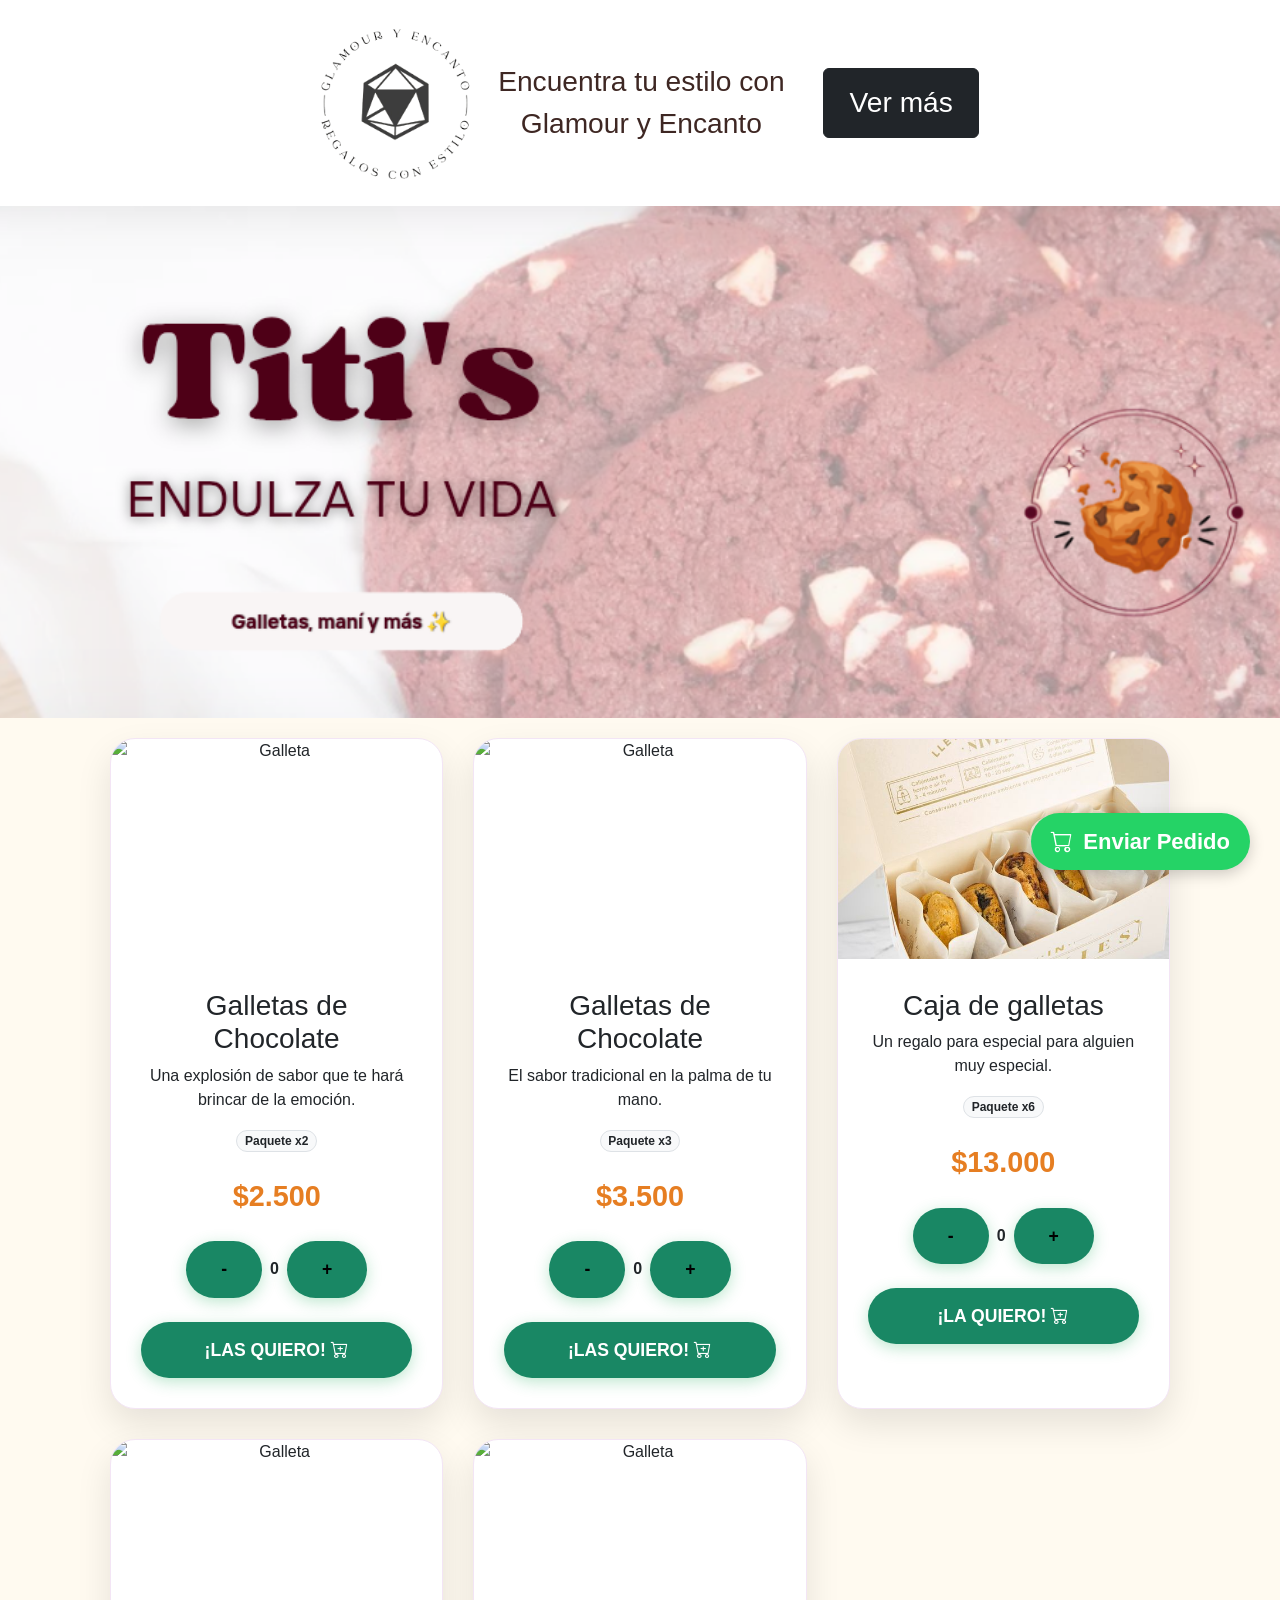
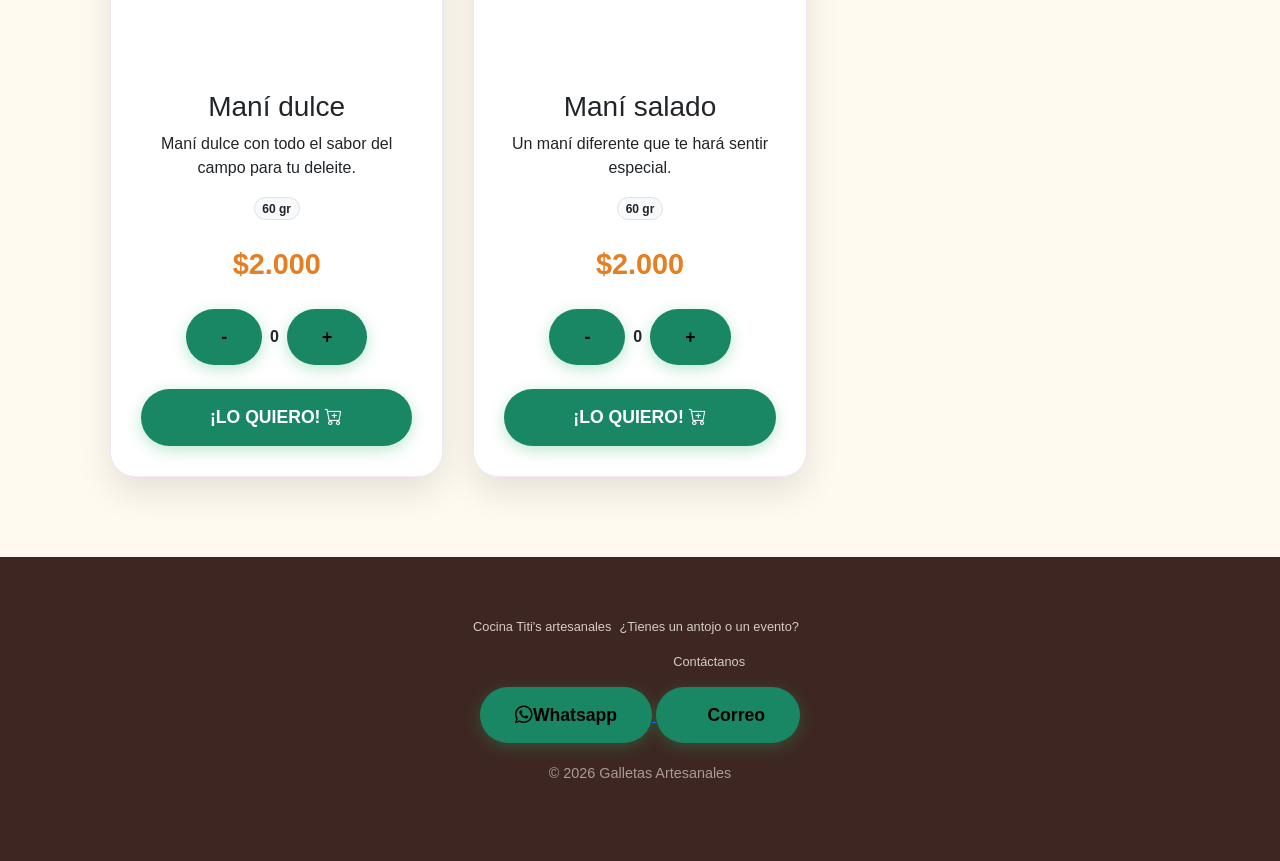
==== commit fabe679e: "Changing header and footer" ====
--- a/index.html
+++ b/index.html
@@ -17,8 +17,10 @@
         <link rel="stylesheet" href="styles.css" title="" type="" />
     </head>
     <body>
-      <div class="main-hero">
-
+      <div class="d-flex justify-content-center align-items-center p-2 sticky-top bg-white">
+        <img  src="img/loguito.png" width="15%" class="me-md-2"/>
+        <p class="mb-0 text-justify d-none d-md-block" style="font-size: 2.2vw">Encuentra tu estilo con </br>Glamour y Encanto</p>
+          <button  class="btn btn-dark btn-all-hero d-none d-md-block" >Ver más</button>
       </div>
         <header class="hero">
 
@@ -47,7 +49,7 @@
                             class="qty-controls d-flex align-items-center justify-content-center p-2 gap-2"
                         >
                             <button
-                                class="btn btn-outline-secondary btn-sm"
+                                class=" btn-all btn-all-outline-secondary btn-all-sm"
                                 onclick="quitarDelCarrito(1)"
                             >
                                 -
@@ -56,7 +58,7 @@
                             <span id="qty-1" class="fw-bold">0</span>
 
                             <button
-                                class="btn btn-outline-success btn-sm"
+                                class="btn-all btn-all-outline-success btn-all-sm"
                                 onclick="agregarAlCarrito(
                                     1,
                                     'Galletas de Chocolate',
@@ -67,7 +69,7 @@
                             </button>
                         </div>
                         <button
-                            class="btn btn-success w-100 mt-3 text-white"
+                            class="btn-all btn-all-success w-100 mt-3 text-white"
 
                         >
                             ¡LAS QUIERO! <i class="bi bi-cart-plus"></i>
@@ -93,7 +95,7 @@
                             class="qty-controls d-flex align-items-center justify-content-center p-2 gap-2"
                         >
                             <button
-                                class="btn btn-outline-secondary btn-sm"
+                                class="btn-all btn-all-outline-secondary btn-all-sm"
                                 onclick="quitarDelCarrito(2)"
                             >
                                 -
@@ -102,7 +104,7 @@
                             <span id="qty-2" class="fw-bold">0</span>
 
                             <button
-                                class="btn btn-outline-success btn-sm"
+                                class="btn-all btn-all-outline-success btn-all-sm"
                                 onclick="agregarAlCarrito(
                                     2,
                                     'Galletas de Chocolate',
@@ -113,10 +115,10 @@
                             </button>
                         </div>
                         <button
-                            class="btn btn-success w-100 mt-3 text-white"
-
-                        >
-                            ¡LAS QUIERO!
+                            class="btn-all btn-all-success w-100 mt-3 text-white"
+
+                        >
+                            ¡LAS QUIERO! <i class="bi bi-cart-plus"></i>
                         </button>
                         
                     </div>
@@ -140,7 +142,7 @@
                             class="qty-controls d-flex align-items-center justify-content-center p-2 gap-2"
                         >
                             <button
-                                class="btn btn-outline-secondary btn-sm"
+                                class="btn-all btn-all-outline-secondary btn-all-sm"
                                 onclick="quitarDelCarrito(3)"
                             >
                                 -
@@ -149,7 +151,7 @@
                             <span id="qty-3" class="fw-bold">0</span>
 
                             <button
-                                class="btn btn-outline-success btn-sm"
+                                class="btn-all btn-all-outline-success btn-all-sm"
                                 onclick="agregarAlCarrito(
                                     3,
                                     'Caja de galletas x6',
@@ -160,10 +162,10 @@
                             </button>
                         </div>
                         <button
-                            class="btn btn-success w-100 mt-3 text-white"
-
-                        >
-                            ¡LA QUIERO!
+                            class="btn-all btn-all-success w-100 mt-3 text-white"
+
+                        >
+                            ¡LA QUIERO! <i class="bi bi-cart-plus"></i>
                         </button>
                        
                     </div>
@@ -189,7 +191,7 @@
                             class="qty-controls d-flex align-items-center justify-content-center p-2 gap-2"
                         >
                             <button
-                                class="btn btn-outline-secondary btn-sm"
+                                class="btn-all btn-all-outline-secondary btn-all-sm"
                                 onclick="quitarDelCarrito(4)"
                             >
                                 -
@@ -198,17 +200,17 @@
                             <span id="qty-4" class="fw-bold">0</span>
 
                             <button
-                                class="btn btn-outline-success btn-sm"
+                                class="btn-all btn-all-outline-success btn-all-sm"
                                 onclick="agregarAlCarrito(4, 'mani dulce 60gr', 2000)"
                             >
                                 +
                             </button>
                         </div>
                         <button
-                            class="btn btn-success w-100 mt-3 text-white"
-
-                        >
-                            ¡LO QUIERO!
+                            class="btn-all btn-all-success w-100 mt-3 text-white"
+
+                        >
+                            ¡LO QUIERO! <i class="bi bi-cart-plus"></i>
                         </button>
                        
                     </div>
@@ -229,7 +231,7 @@
                             class="qty-controls d-flex align-items-center justify-content-center p-2 gap-2"
                         >
                             <button
-                                class="btn btn-outline-secondary btn-sm"
+                                class="btn-all btn-all-outline-secondary btn-all-sm"
                                 onclick="quitarDelCarrito(5)"
                             >
                                 -
@@ -238,7 +240,7 @@
                             <span id="qty-5" class="fw-bold">0</span>
 
                             <button
-                                class="btn btn-outline-success btn-sm"
+                                class="btn-all btn-all-outline-success btn-all-sm"
                                 onclick="
                                     agregarAlCarrito(
                                     5,
@@ -251,11 +253,11 @@
                             </button>
                         </div>
                         <button
-                            class="btn btn-success w-100 mt-3 text-white"
+                            class="btn-all btn-all-success w-100 mt-3 text-white"
                             
                                 
                         >
-                            ¡LO QUIERO!
+                            ¡LO QUIERO! <i class="bi bi-cart-plus"></i>
                         </button>
                         
                     </div>
@@ -264,15 +266,26 @@
         </div>
 
         <footer>
-            <p>¿Tienes un antojo o un evento?</p>
-            <p>Contáctanos</p>
+           <div class="d-flex justify-content-center">
+             <div>
+               <p>Cocina Titi's artesanales</p>
+             </div>
+             <div class="mx-2">
+               <p >¿Tienes un antojo o un evento?</p>
+               <p >Contáctanos</p>
+             </div>
+           </div>
             <a
                 href="https://wa.me/3134114485?text=Hola!%20Me%20gustaría%20pedir%20un%20presupuesto"
             >
-                <button type="button" class="btn btn-success">
-                    <i class="bi bi-whatsapp mx-2"></i>Whatsapp
+                <button type="button" class="btn-all btn-all-success">
+                    <i class="bi bi-whatsapp mx-"></i>Whatsapp
                 </button>
+
             </a>
+                              <button type="button" class="btn-all btn-all-success">
+                    <i class="bi bi-mail mx-2"></i>Correo
+                </button>
             <p style="font-size: 0.9rem; opacity: 0.7; margin-top: 20px">
                 &copy; 2026 Galletas Artesanales
             </p>
@@ -286,7 +299,7 @@
         <div class="btn-flotante-container" onclick="enviarAlWhatsApp()">
 
     <button class="btn-whatsapp-float">
-        <i class="bi bi-send"></i>
+        <i class="bi bi-cart"></i>
         <span class="texto-boton">Enviar Pedido</span>
     </button>
 </div>
--- a/styles.css
+++ b/styles.css
@@ -28,15 +28,13 @@
         opacity: 1;
     }
 }
+.text-justify{
+  text-align: justify;
+  text-align-last: center;
+}
 
 /* --- HEADER LARGO (HERO SECTION) --- */
 .main-hero {
-    background: url("img/logo.png");
-    background-size: contain;
-    background-position: center;
-    background-repeat: no-repeat;
-    width: 100%;
-    aspect-ratio: 3/0.5;
     animation: entradaSuave 1.2s ease-out;
 }
 .hero {
@@ -111,9 +109,10 @@
 }
 
 /* --- BOTÓN PSICOLÓGICO --- */
-.btn {
+.btn-all{
     /* Verde: Acción positiva y frescura */
     color: black;
+    background-color: #198764;
     padding: 15px 35px;
     border: none;
     border-radius: 50px;
@@ -125,6 +124,12 @@
     transition: all 0.3s ease;
     box-shadow: 0 4px 15px rgba(39, 174, 96, 0.3);
 }
+.btn-all-hero{
+  font-size: 2.2vw;
+  padding: 1vw 2vw;
+margin-left: 3vw;
+}
+
 
 .btn:hover {
     transform: scale(1.05);
@@ -148,7 +153,7 @@
     border: none;
     border-radius: 50px;
     padding: 12px 20px;
-    font-size: 18px;
+    font-size: 22px;
     font-weight: bold;
     box-shadow: 0 4px 15px rgba(0, 0, 0, 0.2);
     display: flex;
@@ -204,8 +209,9 @@
         display: none;
     }
     .btn-whatsapp-float {
-        padding: 15px;
+      
         border-radius: 50%;
+        padding: 15px 20px;
     }
 }
 
@@ -215,3 +221,6 @@
     text-align: center;
     padding: 60px 20px;
 }
+footer p {
+  font-size: 0.8rem;
+}
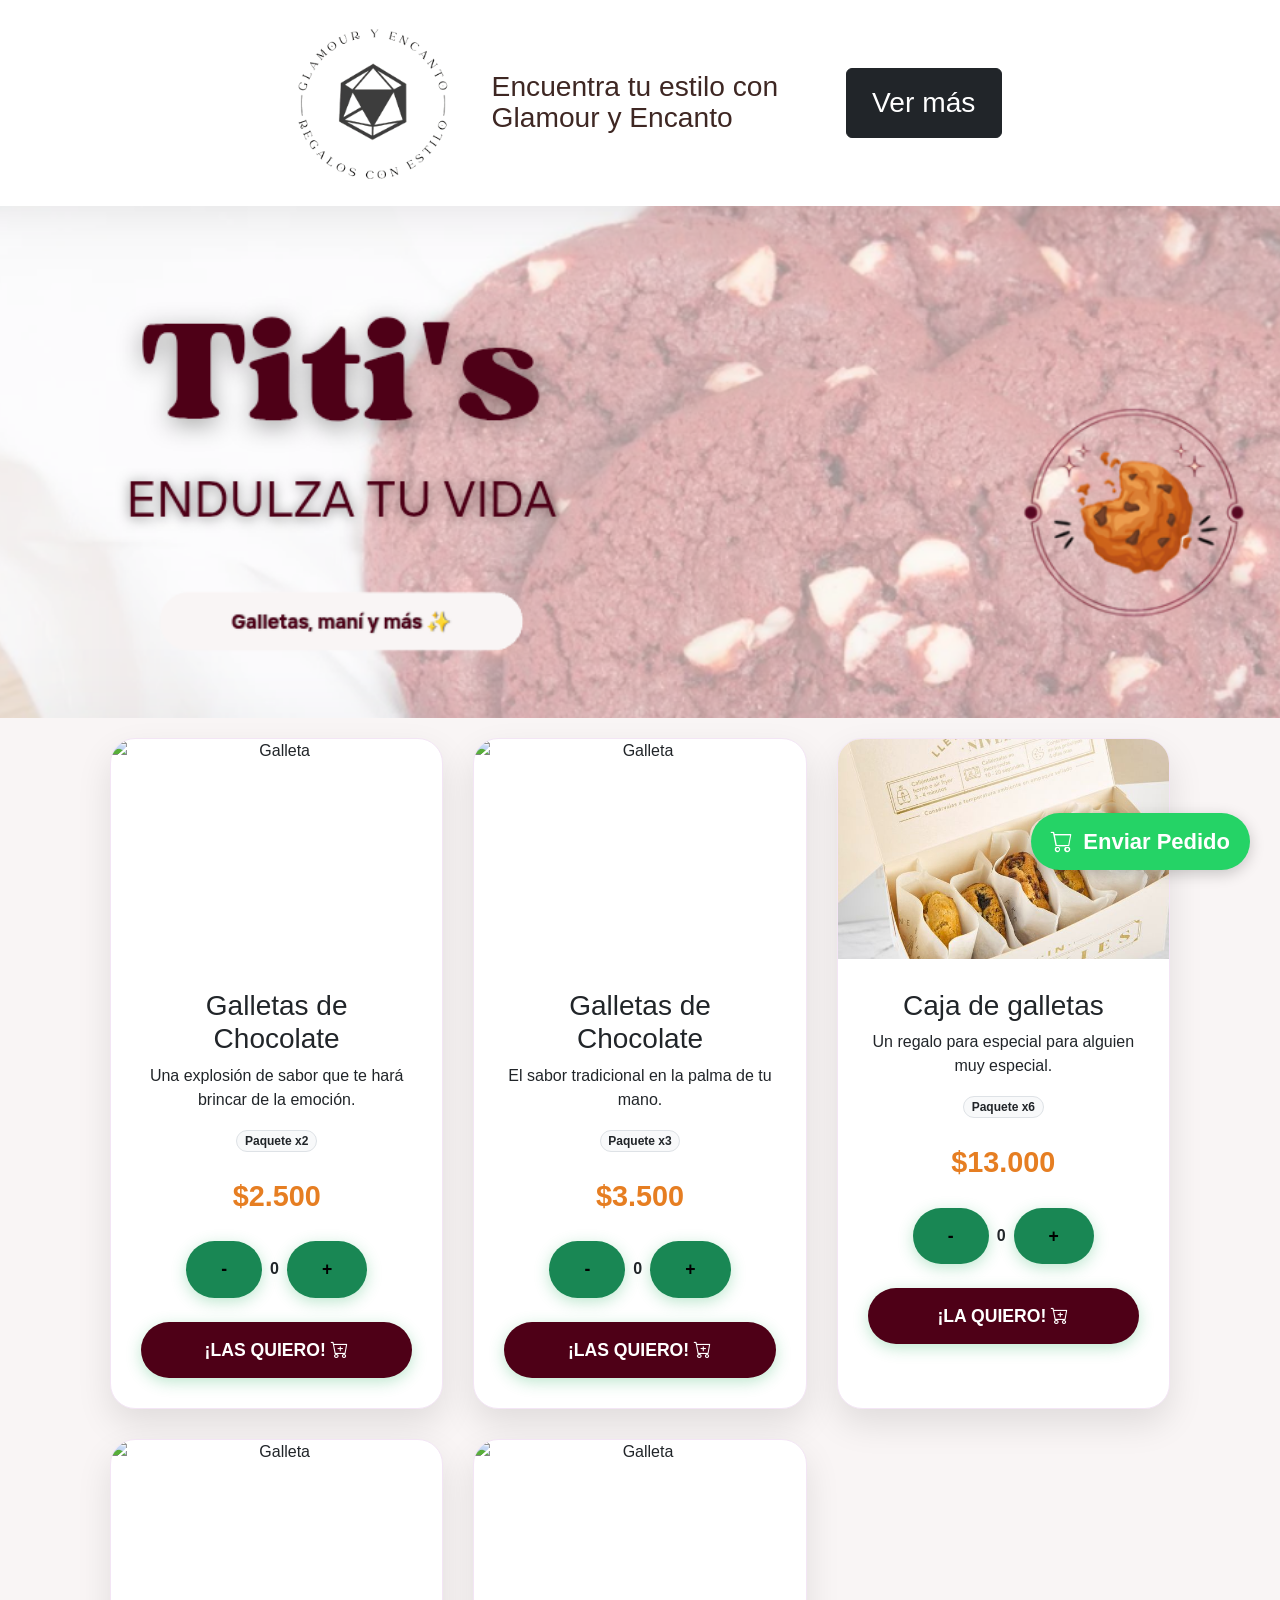
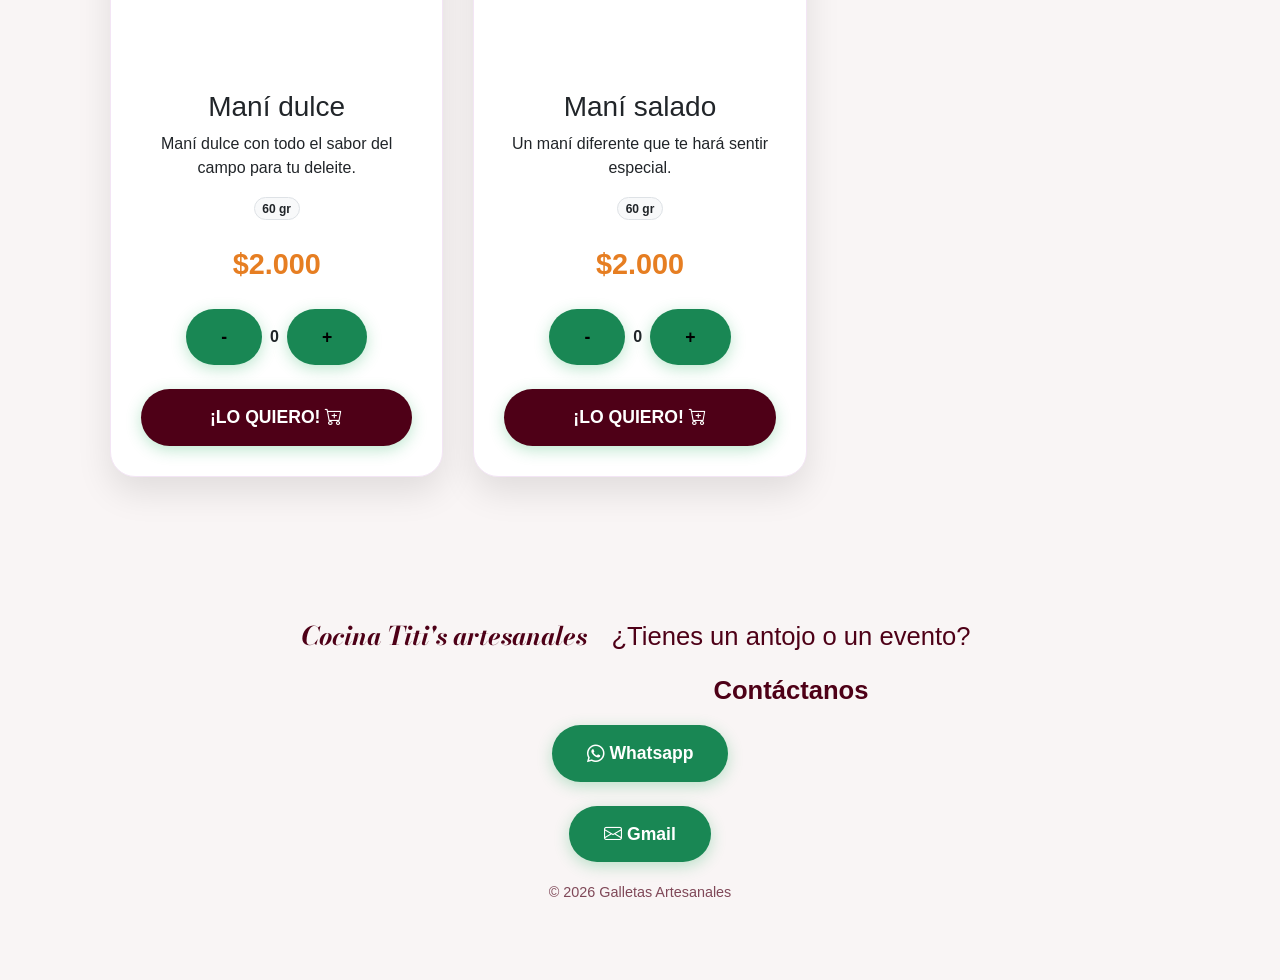
==== commit a69e8e66: "making somethings" ====
--- a/index.html
+++ b/index.html
@@ -14,18 +14,27 @@
             rel="stylesheet"
             href="https://cdn.jsdelivr.net/npm/bootstrap-icons@1.13.1/font/bootstrap-icons.min.css"
         />
+        <link href="https://fonts.googleapis.com/css2?family=Bodoni+Moda:ital,opsz,wght@0,6..96,400..900;1,6..96,400..900&display=swap" rel="stylesheet">
+
         <link rel="stylesheet" href="styles.css" title="" type="" />
     </head>
     <body>
-      <div class="d-flex justify-content-center align-items-center p-2 sticky-top bg-white">
-        <img  src="img/loguito.png" width="15%" class="me-md-2"/>
-        <p class="mb-0 text-justify d-none d-md-block" style="font-size: 2.2vw">Encuentra tu estilo con </br>Glamour y Encanto</p>
-          <button  class="btn btn-dark btn-all-hero d-none d-md-block" >Ver más</button>
-      </div>
-        <header class="hero">
-
-            
-        </header>
+        <div
+            class="d-flex justify-content-center align-items-center p-2 sticky-top bg-white"
+            style="gap: 1rem"
+        >
+            <img src="img/loguito.png" width="15%" class="me-md-2" />
+            <p
+                class="mb-0 d-none d-md-block"
+                style="font-size: 2.2vw; max-width: 12em; line-height: 1.1"
+            >
+                Encuentra tu estilo con Glamour y Encanto
+            </p>
+            <button class="btn btn-dark btn-all-hero d-none d-md-block">
+                Ver más
+            </button>
+        </div>
+        <header class="hero"></header>
 
         <div class="container">
             <div class="grid">
@@ -45,11 +54,11 @@
                             >Paquete x2</span
                         >
                         <div class="price">$2.500</div>
- <div
-                            class="qty-controls d-flex align-items-center justify-content-center p-2 gap-2"
-                        >
-                            <button
-                                class=" btn-all btn-all-outline-secondary btn-all-sm"
+                        <div
+                            class="qty-controls d-flex align-items-center justify-content-center p-2 gap-2"
+                        >
+                            <button
+                                class="btn-plus-min"
                                 onclick="quitarDelCarrito(1)"
                             >
                                 -
@@ -58,23 +67,21 @@
                             <span id="qty-1" class="fw-bold">0</span>
 
                             <button
-                                class="btn-all btn-all-outline-success btn-all-sm"
-                                onclick="agregarAlCarrito(
-                                    1,
-                                    'Galletas de Chocolate',
-                                    2500
-                                )"
-                            >
-                                +
-                            </button>
-                        </div>
-                        <button
-                            class="btn-all btn-all-success w-100 mt-3 text-white"
-
-                        >
+                                class="btn-plus-min"
+                                onclick="
+                                    agregarAlCarrito(
+                                        1,
+                                        'Galletas de Chocolate',
+                                        2500
+                                    )
+                                "
+                            >
+                                +
+                            </button>
+                        </div>
+                        <button class="btn-all w-100 mt-3 text-white">
                             ¡LAS QUIERO! <i class="bi bi-cart-plus"></i>
                         </button>
-                       
                     </div>
                 </div>
 
@@ -91,11 +98,11 @@
                             >Paquete x3</span
                         >
                         <div class="price">$3.500</div>
-<div
-                            class="qty-controls d-flex align-items-center justify-content-center p-2 gap-2"
-                        >
-                            <button
-                                class="btn-all btn-all-outline-secondary btn-all-sm"
+                        <div
+                            class="qty-controls d-flex align-items-center justify-content-center p-2 gap-2"
+                        >
+                            <button
+                                class="btn-plus-min"
                                 onclick="quitarDelCarrito(2)"
                             >
                                 -
@@ -104,30 +111,25 @@
                             <span id="qty-2" class="fw-bold">0</span>
 
                             <button
-                                class="btn-all btn-all-outline-success btn-all-sm"
-                                onclick="agregarAlCarrito(
-                                    2,
-                                    'Galletas de Chocolate',
-                                    3500
-                                )"
-                            >
-                                +
-                            </button>
-                        </div>
-                        <button
-                            class="btn-all btn-all-success w-100 mt-3 text-white"
-
-                        >
+                                class="btn-plus-min"
+                                onclick="
+                                    agregarAlCarrito(
+                                        2,
+                                        'Galletas de Chocolate',
+                                        3500
+                                    )
+                                "
+                            >
+                                +
+                            </button>
+                        </div>
+                        <button class="btn-all w-100 mt-3 text-white">
                             ¡LAS QUIERO! <i class="bi bi-cart-plus"></i>
                         </button>
-                        
-                    </div>
-                </div>
-                <div class="card">
-                    <img
-                        src="img/caja-galletas.jpg"
-                        alt="Galleta"
-                    />
+                    </div>
+                </div>
+                <div class="card">
+                    <img src="img/caja-galletas.jpg" alt="Galleta" />
                     <div class="card-body">
                         <h3>Caja de galletas</h3>
                         <p>
@@ -138,11 +140,11 @@
                             >Paquete x6</span
                         >
                         <div class="price">$13.000</div>
- <div
-                            class="qty-controls d-flex align-items-center justify-content-center p-2 gap-2"
-                        >
-                            <button
-                                class="btn-all btn-all-outline-secondary btn-all-sm"
+                        <div
+                            class="qty-controls d-flex align-items-center justify-content-center p-2 gap-2"
+                        >
+                            <button
+                                class="btn-plus-min"
                                 onclick="quitarDelCarrito(3)"
                             >
                                 -
@@ -151,23 +153,21 @@
                             <span id="qty-3" class="fw-bold">0</span>
 
                             <button
-                                class="btn-all btn-all-outline-success btn-all-sm"
-                                onclick="agregarAlCarrito(
-                                    3,
-                                    'Caja de galletas x6',
-                                    13000
-                                )"
-                            >
-                                +
-                            </button>
-                        </div>
-                        <button
-                            class="btn-all btn-all-success w-100 mt-3 text-white"
-
-                        >
+                                class="btn-plus-min"
+                                onclick="
+                                    agregarAlCarrito(
+                                        3,
+                                        'Caja de galletas x6',
+                                        13000
+                                    )
+                                "
+                            >
+                                +
+                            </button>
+                        </div>
+                        <button class="btn-all w-100 mt-3 text-white">
                             ¡LA QUIERO! <i class="bi bi-cart-plus"></i>
                         </button>
-                       
                     </div>
                 </div>
                 <!-- MANI-->
@@ -187,11 +187,11 @@
                             >60 gr</span
                         >
                         <div class="price">$2.000</div>
- <div
-                            class="qty-controls d-flex align-items-center justify-content-center p-2 gap-2"
-                        >
-                            <button
-                                class="btn-all btn-all-outline-secondary btn-all-sm"
+                        <div
+                            class="qty-controls d-flex align-items-center justify-content-center p-2 gap-2"
+                        >
+                            <button
+                                class="btn-plus-min"
                                 onclick="quitarDelCarrito(4)"
                             >
                                 -
@@ -200,38 +200,37 @@
                             <span id="qty-4" class="fw-bold">0</span>
 
                             <button
-                                class="btn-all btn-all-outline-success btn-all-sm"
-                                onclick="agregarAlCarrito(4, 'mani dulce 60gr', 2000)"
-                            >
-                                +
-                            </button>
-                        </div>
-                        <button
-                            class="btn-all btn-all-success w-100 mt-3 text-white"
-
-                        >
+                                class="btn-plus-min"
+                                onclick="
+                                    agregarAlCarrito(4, 'mani dulce 60gr', 2000)
+                                "
+                            >
+                                +
+                            </button>
+                        </div>
+                        <button class="btn-all w-100 mt-3 text-white">
                             ¡LO QUIERO! <i class="bi bi-cart-plus"></i>
                         </button>
-                       
-                    </div>
-                </div>
-                 <div class="card">
+                    </div>
+                </div>
+                <div class="card">
                     <img
                         src="https://images.unsplash.com/photo-1558961363-fa8fdf82db35?auto=format&fit=crop&w=500&q=80"
                         alt="Galleta"
                     />
                     <div class="card-body">
                         <h3>Maní salado</h3>
-                        <p>
-                            Un maní diferente que te hará sentir especial.
-                        </p>
-                                                <span class="badge rounded-pill bg-light text-dark border mb-2">60 gr</span>
+                        <p>Un maní diferente que te hará sentir especial.</p>
+                        <span
+                            class="badge rounded-pill bg-light text-dark border mb-2"
+                            >60 gr</span
+                        >
                         <div class="price">$2.000</div>
-<div
-                            class="qty-controls d-flex align-items-center justify-content-center p-2 gap-2"
-                        >
-                            <button
-                                class="btn-all btn-all-outline-secondary btn-all-sm"
+                        <div
+                            class="qty-controls d-flex align-items-center justify-content-center p-2 gap-2"
+                        >
+                            <button
+                                class="btn-plus-min"
                                 onclick="quitarDelCarrito(5)"
                             >
                                 -
@@ -240,52 +239,55 @@
                             <span id="qty-5" class="fw-bold">0</span>
 
                             <button
-                                class="btn-all btn-all-outline-success btn-all-sm"
+                                class="btn-plus-min"
                                 onclick="
                                     agregarAlCarrito(
-                                    5,
-                                    'mani salado 60gr',
-                                    2000
-                                )
-                                "
-                            >
-                                +
-                            </button>
-                        </div>
-                        <button
-                            class="btn-all btn-all-success w-100 mt-3 text-white"
-                            
-                                
-                        >
+                                        5,
+                                        'mani salado 60gr',
+                                        2000
+                                    )
+                                "
+                            >
+                                +
+                            </button>
+                        </div>
+                        <button class="btn-all w-100 mt-3 text-white">
                             ¡LO QUIERO! <i class="bi bi-cart-plus"></i>
                         </button>
-                        
                     </div>
                 </div>
             </div>
         </div>
 
         <footer>
-           <div class="d-flex justify-content-center">
-             <div>
-               <p>Cocina Titi's artesanales</p>
-             </div>
-             <div class="mx-2">
-               <p >¿Tienes un antojo o un evento?</p>
-               <p >Contáctanos</p>
-             </div>
-           </div>
-            <a
-                href="https://wa.me/3134114485?text=Hola!%20Me%20gustaría%20pedir%20un%20presupuesto"
-            >
-                <button type="button" class="btn-all btn-all-success">
-                    <i class="bi bi-whatsapp mx-"></i>Whatsapp
-                </button>
-
-            </a>
-                              <button type="button" class="btn-all btn-all-success">
-                    <i class="bi bi-mail mx-2"></i>Correo
-                </button>
+            <div class="d-flex justify-content-center">
+                <div class="me-3">
+                    <p class="fuente-bodoni">Cocina Titi's artesanales</p>
+                </div>
+                <div class="mx-2">
+                    <p >
+                        ¿Tienes un antojo o un evento?
+                    </p>
+                    <p style="font-weight:700">Contáctanos</p>
+                </div>
+            </div>
+            <div class="d-flex flex-column align-items-center gap-4">
+                <a
+                    href="https://wa.me/3134114485?text=Hola!%20Me%20gustaría%20pedir%20un%20presupuesto"
+                >
+                    <button type="button" class="btn-plus-min text-white">
+                        <i class="bi bi-whatsapp mx-"></i> Whatsapp
+                    </button>
+                </a>
+                <a
+                    href="mailto:glamourencanto.artesanal@gmail.com?subject=Consulta%20Glamour&body=Hola%20me%20gustaria%20más%20información."
+                >
+                    <button type="button" class="btn-plus-min text-white">
+                        <i class="bi bi-envelope "></i> Gmail
+                    </button>
+                </a>
+            </div>
+
             <p style="font-size: 0.9rem; opacity: 0.7; margin-top: 20px">
                 &copy; 2026 Galletas Artesanales
             </p>
@@ -297,12 +299,10 @@
         ></script>
         <script src="script.js" type="text/javascript" charset="utf-8"></script>
         <div class="btn-flotante-container" onclick="enviarAlWhatsApp()">
-
-    <button class="btn-whatsapp-float">
-        <i class="bi bi-cart"></i>
-        <span class="texto-boton">Enviar Pedido</span>
-    </button>
-</div>
-
+            <button class="btn-whatsapp-float">
+                <i class="bi bi-cart"></i>
+                <span class="texto-boton">Enviar Pedido</span>
+            </button>
+        </div>
     </body>
 </html>
--- a/styles.css
+++ b/styles.css
@@ -3,7 +3,7 @@
     font-family: "Segoe UI", Tahoma, Geneva, Verdana, sans-serif;
     margin: 0;
     padding: 0;
-    background-color: #fffaf0; /* Crema suave: transmite calidez */
+    background-color: #f9f5f5; /* Crema suave: transmite calidez */
     color: #3e2723; /* Marrón chocolate: confianza y sabor */
     overflow-x: hidden;
 }
@@ -112,7 +112,7 @@
 .btn-all{
     /* Verde: Acción positiva y frescura */
     color: black;
-    background-color: #198764;
+    background-color: #4e0017;
     padding: 15px 35px;
     border: none;
     border-radius: 50px;
@@ -127,7 +127,22 @@
 .btn-all-hero{
   font-size: 2.2vw;
   padding: 1vw 2vw;
-margin-left: 3vw;
+
+}
+.btn-plus-min{
+    /* Verde: Acción positiva y frescura */
+    color: black;
+    background-color: #198754;
+    padding: 15px 35px;
+    border: none;
+    border-radius: 50px;
+    font-size: 1.1rem;
+    font-weight: bold;
+    cursor: pointer;
+    text-decoration: none;
+    display: inline-block;
+    transition: all 0.3s ease;
+    box-shadow: 0 4px 15px rgba(39, 174, 96, 0.3);
 }
 
 
@@ -215,12 +230,24 @@
     }
 }
 
+
 footer {
-    background: #3e2723;
-    color: #d7ccc8;
+    background: #f9f5f5;
+    color: #4e0017;
     text-align: center;
     padding: 60px 20px;
 }
 footer p {
+  font-size: 2vw;
+  
+}
+.fuente-bodoni{
+  font-family: 'Bodoni moda', serif;
+  font-style: italic;
+  font-weight: 700;
+}
+@media(max-width: 768px){
+  footer p {
   font-size: 0.8rem;
 }
+}
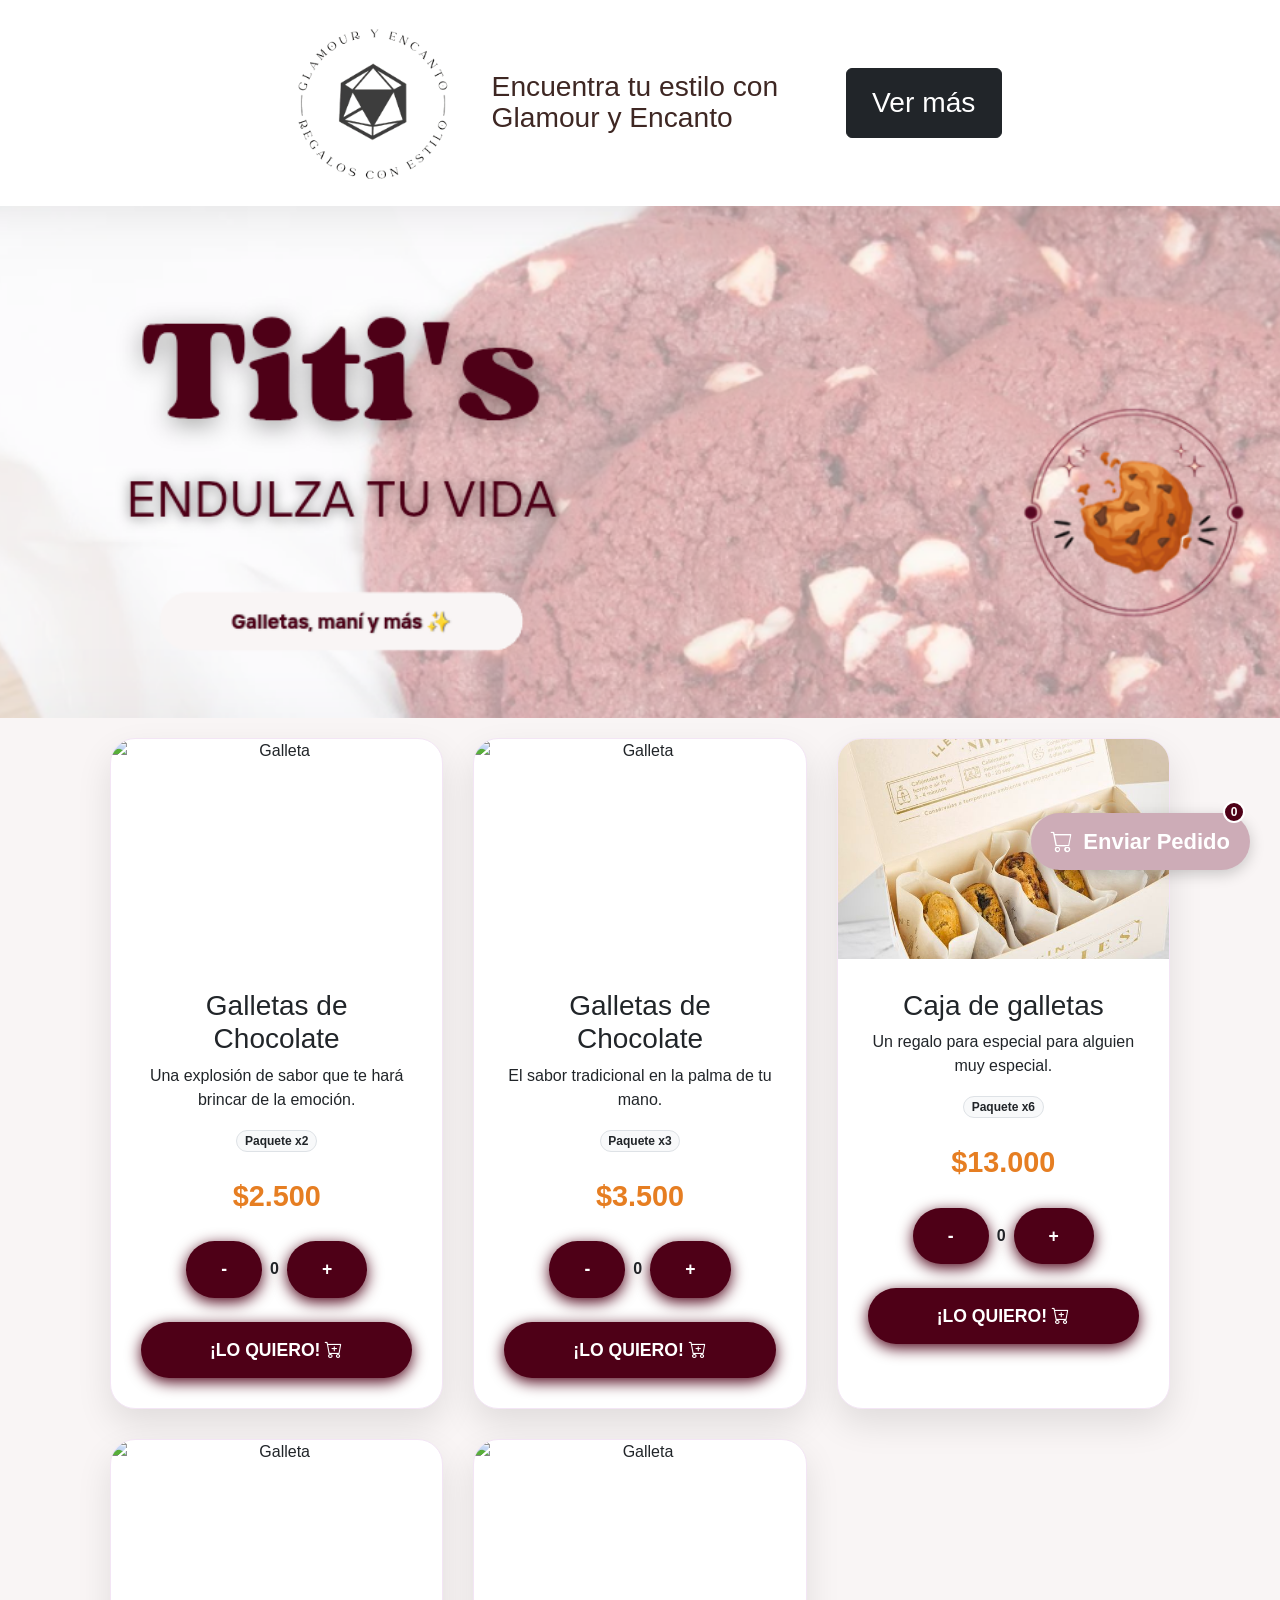
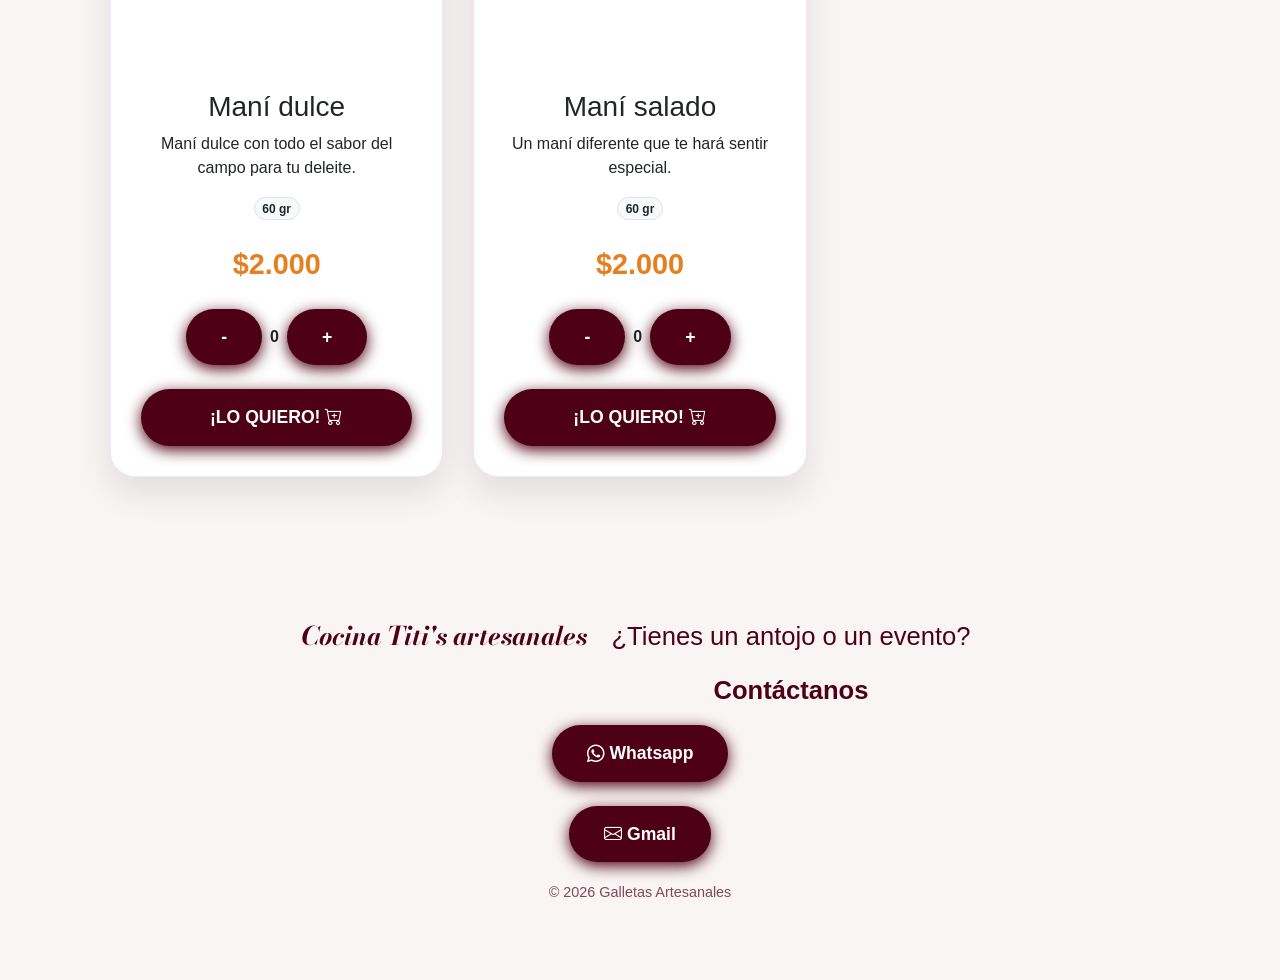
==== commit c3abeee4: "adding badge" ====
--- a/index.html
+++ b/index.html
@@ -79,7 +79,7 @@
                                 +
                             </button>
                         </div>
-                        <button class="btn-all w-100 mt-3 text-white">
+                        <button id="btn-1" class="btn-prueba btn-all w-100 mt-3 text-white">
                             ¡LAS QUIERO! <i class="bi bi-cart-plus"></i>
                         </button>
                     </div>
@@ -123,7 +123,7 @@
                                 +
                             </button>
                         </div>
-                        <button class="btn-all w-100 mt-3 text-white">
+                        <button id="btn-2" class="btn-prueba btn-all w-100 mt-3 text-white">
                             ¡LAS QUIERO! <i class="bi bi-cart-plus"></i>
                         </button>
                     </div>
@@ -165,7 +165,7 @@
                                 +
                             </button>
                         </div>
-                        <button class="btn-all w-100 mt-3 text-white">
+                        <button id="btn-3" class="btn-prueba btn-all w-100 mt-3 text-white">
                             ¡LA QUIERO! <i class="bi bi-cart-plus"></i>
                         </button>
                     </div>
@@ -208,7 +208,7 @@
                                 +
                             </button>
                         </div>
-                        <button class="btn-all w-100 mt-3 text-white">
+                        <button id="btn-4" class="btn-prueba btn-all w-100 mt-3 text-white">
                             ¡LO QUIERO! <i class="bi bi-cart-plus"></i>
                         </button>
                     </div>
@@ -251,7 +251,7 @@
                                 +
                             </button>
                         </div>
-                        <button class="btn-all w-100 mt-3 text-white">
+                        <button id="btn-5" class="btn-prueba btn-all w-100 mt-3 text-white">
                             ¡LO QUIERO! <i class="bi bi-cart-plus"></i>
                         </button>
                     </div>
@@ -299,6 +299,9 @@
         ></script>
         <script src="script.js" type="text/javascript" charset="utf-8"></script>
         <div class="btn-flotante-container" onclick="enviarAlWhatsApp()">
+          <div class="badge-flotante">
+            <span id="badge">0</span>
+          </div>
             <button class="btn-whatsapp-float">
                 <i class="bi bi-cart"></i>
                 <span class="texto-boton">Enviar Pedido</span>
--- a/styles.css
+++ b/styles.css
@@ -122,7 +122,7 @@
     text-decoration: none;
     display: inline-block;
     transition: all 0.3s ease;
-    box-shadow: 0 4px 15px rgba(39, 174, 96, 0.3);
+    box-shadow: 0 4px 15px rgba(78, 0, 23, 1);
 }
 .btn-all-hero{
   font-size: 2.2vw;
@@ -131,8 +131,8 @@
 }
 .btn-plus-min{
     /* Verde: Acción positiva y frescura */
-    color: black;
-    background-color: #198754;
+    color: white;
+    background-color: #4e0017;
     padding: 15px 35px;
     border: none;
     border-radius: 50px;
@@ -142,7 +142,12 @@
     text-decoration: none;
     display: inline-block;
     transition: all 0.3s ease;
-    box-shadow: 0 4px 15px rgba(39, 174, 96, 0.3);
+    box-shadow: 0 4px 15px rgba(78, 0, 23, 1);
+}
+.btn-plus-min:hover{
+  background-color: #cbcbcb;
+  color: black;
+  transform: scale(1.05);
 }
 
 
@@ -163,7 +168,7 @@
 
 /* El botón circular/alargado */
 .btn-whatsapp-float {
-    background-color: #25d366;
+    background-color: #cdacb7;
     color: white;
     border: none;
     border-radius: 50px;
@@ -180,12 +185,12 @@
 
 .btn-whatsapp-float:hover {
     transform: scale(1.05);
-    background-color: #20b358;
+    background-color: #cdacb7;
 }
 
 /* Badge del contador (el numerito rojo) */
 .badge-flotante {
-    background-color: #ff3b30;
+    background-color: #4e0017;
     color: white;
     font-size: 12px;
     font-weight: bold;
@@ -196,9 +201,10 @@
     align-items: center;
     justify-content: center;
     position: absolute;
-    top: -10px;
+    top: -12px;
     right: 5px;
     border: 2px solid white;
+    z-index: 1000;
 }
 
 /* Animación sutil */
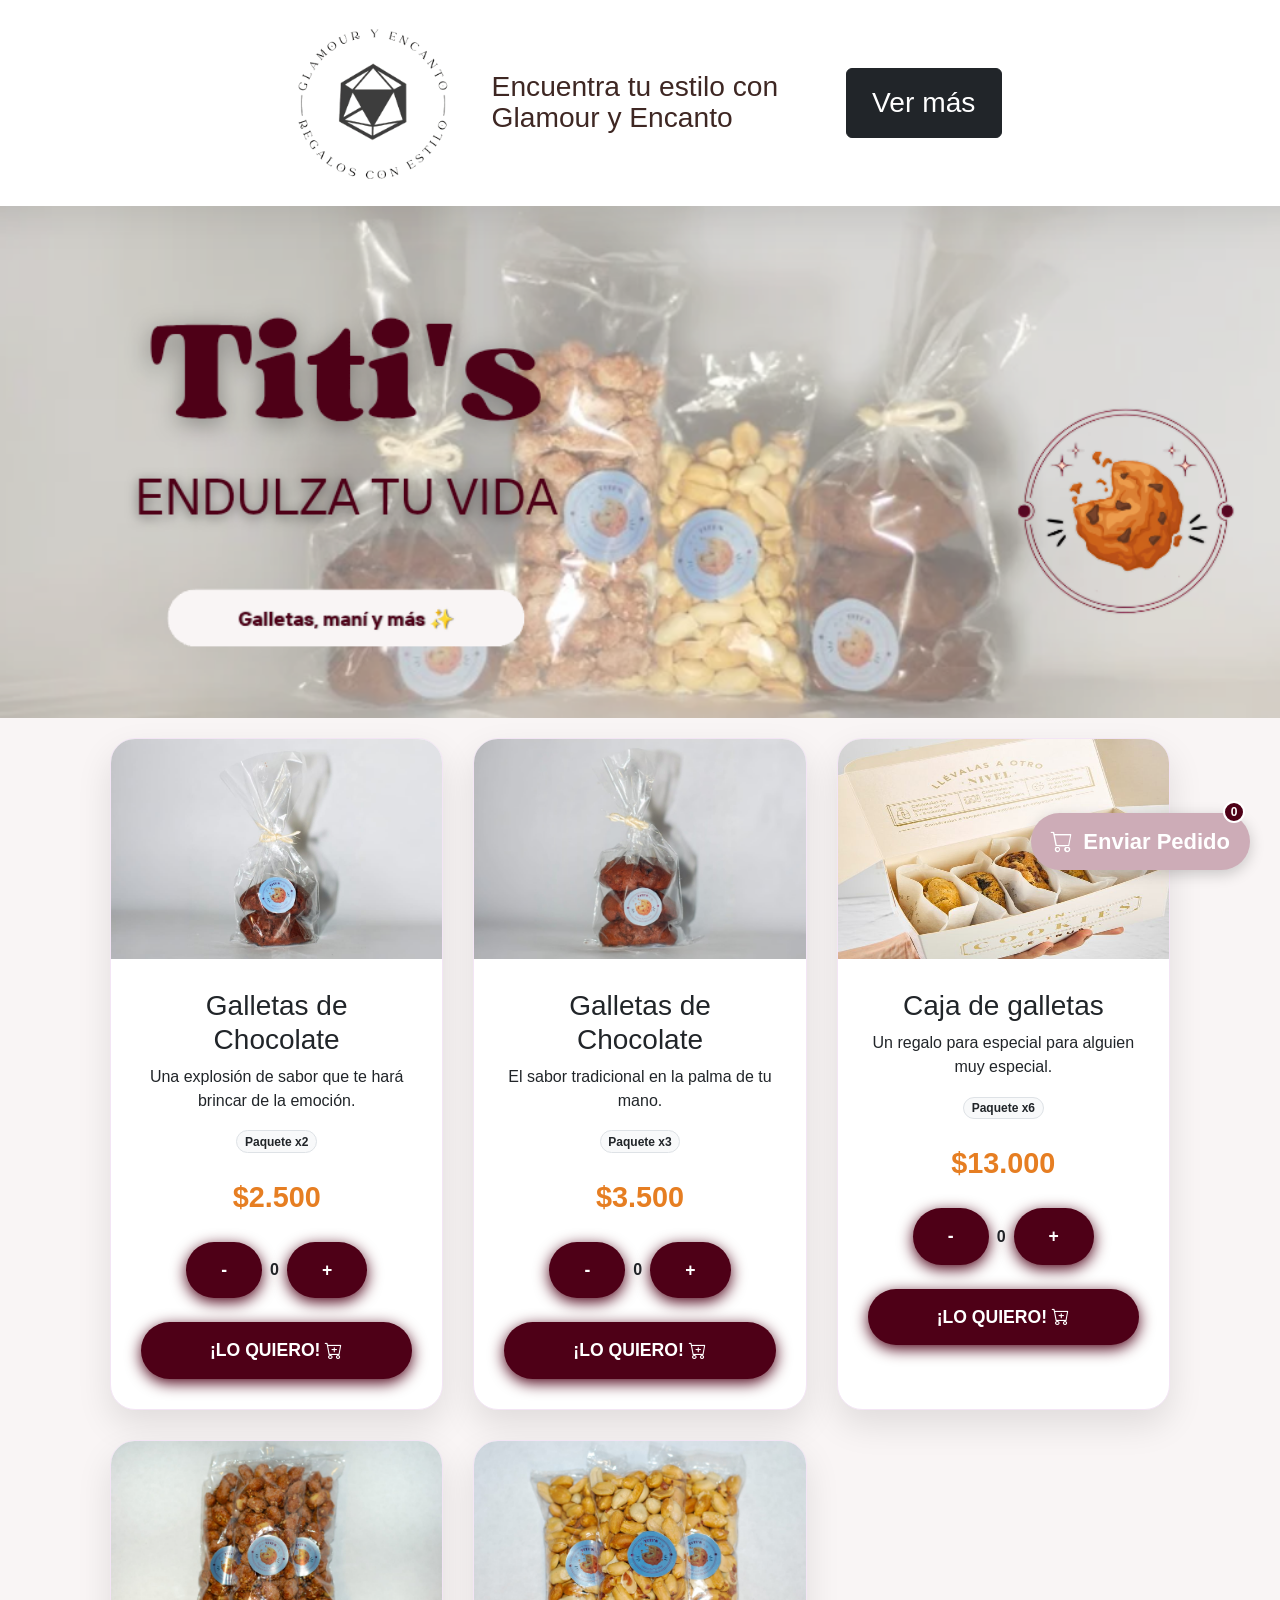
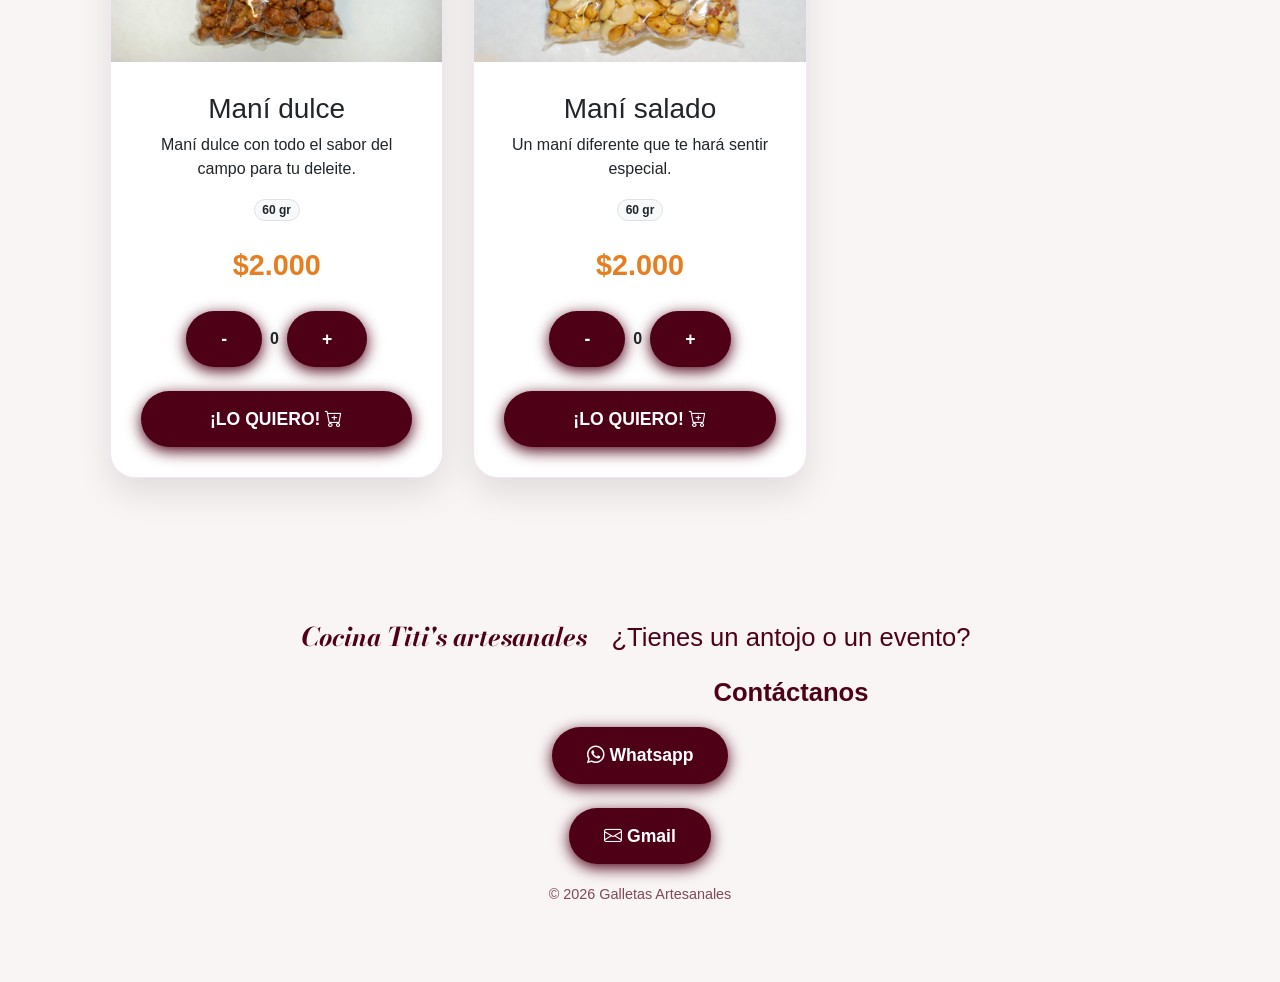
==== commit 7312d7a7: "cambios imagenes" ====
--- a/index.html
+++ b/index.html
@@ -40,7 +40,7 @@
             <div class="grid">
                 <div class="card">
                     <img
-                        src="https://images.unsplash.com/photo-1558961363-fa8fdf82db35?auto=format&fit=crop&w=500&q=80"
+                        src="img/cookies2.jpg"
                         alt="Galleta"
                     />
                     <div class="card-body">
@@ -87,7 +87,7 @@
 
                 <div class="card">
                     <img
-                        src="https://images.unsplash.com/photo-1558961363-fa8fdf82db35?auto=format&fit=crop&w=500&q=80"
+                        src="img/cookies3.jpg"
                         alt="Galleta"
                     />
                     <div class="card-body">
@@ -129,7 +129,9 @@
                     </div>
                 </div>
                 <div class="card">
-                    <img src="img/caja-galletas.jpg" alt="Galleta" />
+                    <img 
+                    
+                    src="img/caja-galletas.jpg" alt="Galleta" />
                     <div class="card-body">
                         <h3>Caja de galletas</h3>
                         <p>
@@ -171,9 +173,10 @@
                     </div>
                 </div>
                 <!-- MANI-->
-                <div class="card">
+                <div class="card" >
                     <img
-                        src="https://images.unsplash.com/photo-1558961363-fa8fdf82db35?auto=format&fit=crop&w=500&q=80"
+                        src="img/Mani-grupo.jpg"
+
                         alt="Galleta"
                     />
                     <div class="card-body">
@@ -215,7 +218,8 @@
                 </div>
                 <div class="card">
                     <img
-                        src="https://images.unsplash.com/photo-1558961363-fa8fdf82db35?auto=format&fit=crop&w=500&q=80"
+                    
+                        src="img/mani.jpg"
                         alt="Galleta"
                     />
                     <div class="card-body">
--- a/styles.css
+++ b/styles.css
@@ -93,8 +93,9 @@
 
 .card img {
     width: 100%;
-    height: 220px;
-    object-fit: cover;
+    background-size: cover;
+    aspect-ratio: 3/2;
+    
 }
 
 .card-body {
